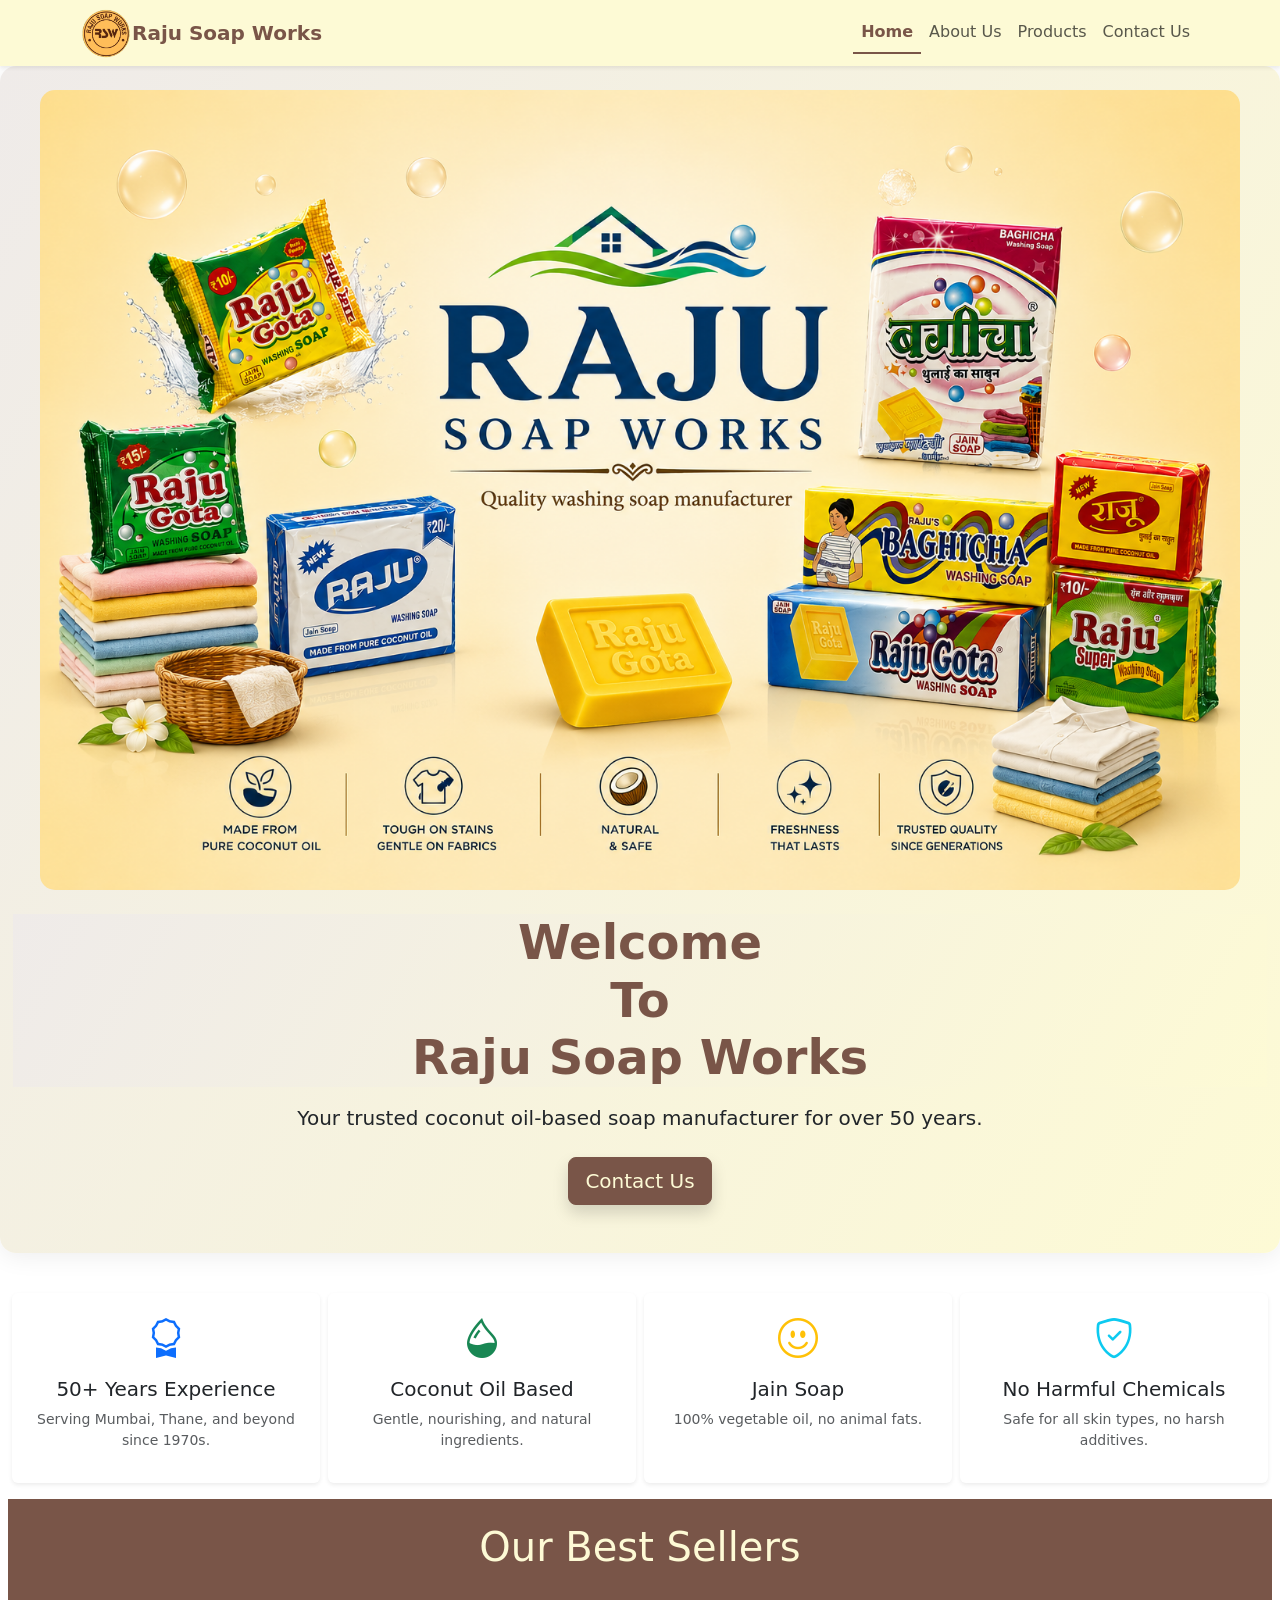
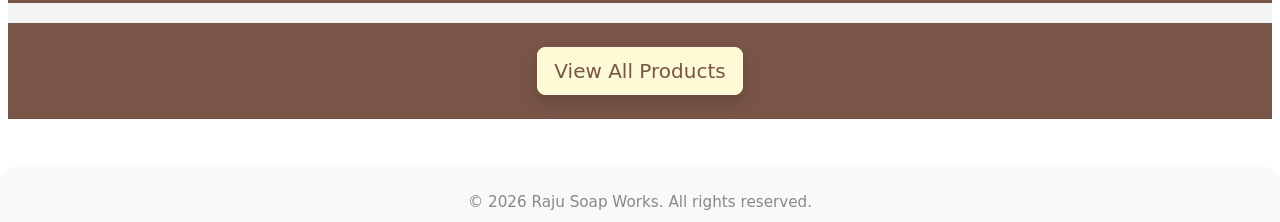
==== index.html @ a48ac7df "UI - UX changes done. G maps added." ====
<!DOCTYPE html>
<html lang="en">

<head>
  <meta charset="UTF-8">
  <meta name="viewport" content="width=device-width, initial-scale=1">
  <title>Raju Soap Works</title>
  <link rel="stylesheet" href="https://cdn.jsdelivr.net/npm/bootstrap@5.3.3/dist/css/bootstrap.min.css">

  <link rel="stylesheet" href="css/styles.css">
</head>

<body>
  <nav class="navbar navbar-expand-lg navbar-light bg-white shadow-sm sticky-top">
    <div class="container">
      <img src="images/logo.png" alt="Raju Soap Works Logo" class="logo" onerror="this.style.display='none'">
      <a class="navbar-brand fw-bold" href="#" style="color:#795548;">Raju Soap Works</a>
      <button class="navbar-toggler custom-toggler" type="button" data-bs-toggle="collapse" data-bs-target="#mainNavbar"
        aria-controls="mainNavbar" aria-expanded="false" aria-label="Toggle navigation">
        <img src="./images/menu.png" alt="menu" class="toggler-icon">
      </button>
      <div class="collapse navbar-collapse" id="mainNavbar">
        <ul class="navbar-nav ms-auto mb-2 mb-lg-0">
          <li class="nav-item"><a class="nav-link active" href="#" data-section="home">Home</a></li>
          <li class="nav-item"><a class="nav-link" href="#" data-section="about">About Us</a></li>
          <li class="nav-item"><a class="nav-link" href="#" data-section="products">Products</a></li>
          <li class="nav-item"><a class="nav-link" href="#" data-section="contact">Contact Us</a></li>
        </ul>
      </div>
    </div>
  </nav>

  <main class="" style="min-height: 70vh;">
    <!-- Home Section -->
    <section id="home" class="page-section active">
      <div class="hero">
        <img src="images/raju_soap_home.png" alt="Raju soap works img" class="home-img">
        <br /><br />
        <h1 class="display-5 fw-bold mb-3 neon-pulse" style="color:#795548;">Welcome <br />To<br /> Raju Soap Works</h1>
        <p class="lead mb-4">Your trusted coconut oil-based soap manufacturer for over 50 years.<br></p>
        <a href="#" class="btn btn-yellow btn-lg shadow" data-section="contact">Contact Us</a>
        <br /><br />
      </div>
      <div class="row g-2 text-center mt-2 mx-2">
        <div class="col-md-3 col-6 ">
          <div class="p-3 rounded shadow-sm h-100 animated-card">
            <i class="bi bi-award fs-1 text-primary"></i>
            <h5 class="mt-2">50+ Years Experience</h5>
            <p class="text-muted small">Serving Mumbai, Thane, and beyond since 1970s.</p>
          </div>
        </div>
        <div class="col-md-3 col-6 ">
          <div class="p-3 rounded shadow-sm h-100 animated-card">
            <i class="bi bi-droplet-half fs-1 text-success"></i>
            <h5 class="mt-2">Coconut Oil Based</h5>
            <p class="text-muted small">Gentle, nourishing, and natural ingredients.</p>
          </div>
        </div>
        <div class="col-md-3 col-6 ">
          <div class="p-3 rounded shadow-sm h-100 animated-card">
            <i class="bi bi-emoji-smile fs-1 text-warning"></i>
            <h5 class="mt-2">Jain Soap</h5>
            <p class="text-muted small">100% vegetable oil, no animal fats.</p>
          </div>
        </div>
        <div class="col-md-3 col-6 ">
          <div class="p-3 rounded shadow-sm h-100 animated-card">
            <i class="bi bi-shield-check fs-1 text-info"></i>
            <h5 class="mt-2">No Harmful Chemicals</h5>
            <p class="text-muted small">Safe for all skin types, no harsh additives.</p>
          </div>
        </div>
      </div>

      <div class="best-sellers my-3 mx-2">
        <h1 class="text-yellow text-center py-4">Our Best Sellers</h1>
        <div>
          <div class="scroll-container">
            <div class="scroll-track">
              <!-- Group 1 -->
              <div class="scroll-items">
              </div>
              <!-- Group 2 (Exact Duplicate) -->
              <div class="scroll-items" aria-hidden="true">

              </div>
            </div>
          </div>

        </div>

        <div class="d-flex justify-content-center">
          <a href="#" class="btn btn-brown prod-btn btn-lg shadow my-4" data-section="products">View All Products</a>
        </div>

      </div>
      </div>
    </section>

    <!-- About Us Section -->
    <section id="about" class="page-section">
      <h2 class="fw-bold m-3 text-center" style="color:#795548;">About Us</h2>
      <div class="row align-items-center m-0">
        <div class="col-md-6 mb-4 mb-md-0 d-flex justify-content-center">
          <img src="images/all_items_self_removed.png" alt="All Items" class="img-fluid all-prdcts-img rounded shadow"
            onerror="this.style.display='none'">
        </div>
        <div class="col-md-6">
          <p>Founded over 50 years ago, Raju Soap Works is a family-run business dedicated exclusively to manufacturing
            high-quality, coconut oil-based soaps. We are proud to serve Mumbai, Thane, Ambernath, Badlapur, Shahpur,
            Karjat, Kasara, Palghar, Dahanu, and nearby regions.</p>
          <ul class="list-unstyled mt-3">
            <li><i class="bi bi-check-circle text-success"></i> 100% vegetarian, Jain-friendly soaps</li>
            <li><i class="bi bi-check-circle text-success"></i> No animal fats or harmful chemicals</li>
            <li><i class="bi bi-check-circle text-success"></i> Trusted by generations</li>
            <li><i class="bi bi-check-circle text-success"></i> Only soap manufacturing</li>
          </ul>
        </div>
      </div>
    </section>

    <!-- Products Section -->
    <section id="products" class="page-section">
      <h2 class="fw-bold m-3 text-center" style="color:#795548;">Our Products</h2>
      <div class="row product">
      </div>

      <!-- Bootstrap Modal -->
      <!-- Product Modal -->
      <div id="customModal" class="custom-modal">
        <div class="custom-modal-content">
          <span class="custom-modal-close">&times;</span>

          <div class="text-center mb-3 d-flex justify-content-center">
            <img id="modalProductImage" class="img-fluid" style="max-height:250px;object-fit:contain;">
          </div>
          <h3 id="modalProductName"></h3>

          <table class="table table-bordered">
            <tbody>
              <tr>
                <th>Ingredients</th>
                <td id="modalProductIngredients"></td>
              </tr>
              <tr>
                <th>Pieces in Pack</th>
                <td id="modalProductPieces"></td>
              </tr>
              <tr>
                <th>Packs per Box</th>
                <td id="modalProductPacks"></td>
              </tr>
            </tbody>
          </table>
        </div>
      </div>
      </div>
    </section>

    <!-- Contact Us Section -->
    <section id="contact" class="page-section">
      <h2 class="fw-bold m-3 text-center" style="color:#795548;">Contact Us</h2>
      <div class="row m-0">
      <div class="col-md-6 col-12 d-flex justify-content-center flex-column align-items-center">
        <iframe src="https://www.google.com/maps/embed?pb=!1m18!1m12!1m3!1d3767.009581670882!2d73.16762427474146!3d19.238414181999914!2m3!1f0!2f0!3f0!3m2!1i1024!2i768!4f13.1!3m3!1m2!1s0x3be79568c2f90de1%3A0x3bbe82d119363622!2sRaju%20Soap%20Works!5e0!3m2!1sen!2sin!4v1780904052337!5m2!1sen!2sin" width="250" height="250" style="border: 2px;" allowfullscreen="" loading="lazy" referrerpolicy="no-referrer-when-downgrade"></iframe>
        <div class="row mt-4  text-center">
          <div class="col-md-6 col-12"> <b>Raju Soap Works</b> <br/> Mahadev compound, Dhobighat Rd,Ulhasnagar, Maharashtra 421103</div>
          <div class="col-md-6 col-12"> <b>+91 8888058224 </b> <br/> rajusoapworks@gmail.com
            
          </div>
        </div>
      </div>
      <div class="justify-content-center col-md-6 col-12">
        <div class="col-md-6">
          <form class="contact-form bg-white p-4 rounded shadow-sm">
            <div class="mb-3">
              <label for="name" class="form-label">Name</label>
              <input type="text" class="form-control" id="name" placeholder="Enter your name" required>
            </div>
            <div class="mb-3">
              <label for="email" class="form-label">Email</label>
              <input type="email" class="form-control" id="email" placeholder="Enter your email" required>
            </div>
            <div class="mb-3">
              <label for="message" class="form-label">Message</label>
              <textarea class="form-control" id="message" rows="4" placeholder="Type your message" required></textarea>
            </div>
            <button type="submit" class="btn btn-yellow w-100">Send Message</button>
            <div id="contact-success" class="alert alert-success mt-3 d-none" role="alert">
              Thank you! We'll get back to you soon.
            </div>
          </form>
        </div>
      </div>
      </div>
      
    </section>
  </main>

  <footer class="footer">
    &copy; <span id="current-year"></span> Raju Soap Works. All rights reserved.
  </footer>

  <!-- Bootstrap Icons CDN -->
  <link rel="stylesheet" href="https://cdn.jsdelivr.net/npm/bootstrap-icons@1.11.3/font/bootstrap-icons.css">
  <script src="https://cdn.jsdelivr.net/npm/bootstrap@5.3.3/dist/js/bootstrap.bundle.min.js"></script>
  <script src="script.js"></script>
  <script>

  </script>
</body>

</html>
---- css/styles.css ----
/* Brown theme color */
:root {
  --brown: #795548;
  --brown-light: #bcaaa4;
  --yellow: #fdfad5;
}

.neon-pulse {
  background: inherit;
  border: 1px solid inherit;
  animation: pulseGlow 2s infinite ease-in-out;
}

@keyframes pulseGlow {
  0%, 100% {
    box-shadow: 0 0 5px rgba(0, 242, 254, 0.2), 
                0 0 10px rgba(0, 242, 254, 0.2);
  }
  50% {
    box-shadow: 0 0 20px rgba(0, 242, 254, 0.6), 
                0 0 35px rgba(4facfe, 0.4);
    transform: scale(1.01); /* Subtle breathing scale */
  }
}

/* Section transitions */
.page-section {
  display: none;
  opacity: 0;
  transition: opacity 0.6s cubic-bezier(0.4,0,0.2,1);
  will-change: opacity;
}
.page-section.active {
  display: block;
  opacity: 1;
  animation: fadeInUp 1s;
}
@keyframes fadeInUp {
  from { opacity: 0; transform: translateY(30px);}
  to { opacity: 1; transform: translateY(0);}
}
/* Navbar highlight */
.nav-link.active {
  font-weight: bold;
  color: var(--brown) !important;
  border-bottom: 2px solid var(--brown);
}
.logo{
  width: 50px;
  height: auto;
}

/* Hero section */
.home-img{
  width: 100%;
  max-width: 1200px;
  border-radius: 15px ;
}

.hero {
  background: linear-gradient(120deg, #efebe9 0%, #fdfad5 100%);
  border-radius: 1rem;
  padding: 1.5rem 0.8rem;
  box-shadow: 0 4px 24px rgba(0,0,0,0.07);
  text-align: center;
  margin-bottom: 2rem;
}
.product-card {
  transition: transform 0.3s, box-shadow 0.3s;
}
.product-card:hover {
  transform: translateY(-8px) scale(1.03);
  box-shadow: 0 8px 32px rgba(0,0,0,0.13);
}
.contact-form input, .contact-form textarea {
  border-radius: 0.5rem;
}
.lead{
    text-align: center;
}
.footer {
  margin-top: 3rem;
  padding: 1.5rem 0 0.5rem 0;
  background: #f8f9fa;
  text-align: center;
  border-radius: 1rem 1rem 0 0;
  font-size: 0.95rem;
  color: #888;
}

/* Brown button */
.btn-yellow {
  background-color: var(--brown);
  border-color: var(--brown);
  color: var(--yellow);
}
.btn-yellow:hover, .btn-yellow:focus, .btn-yellow::after {
  background-color: var(--yellow);
  border-color: var(--yellow);
  color: var(--brown);
}

/* Brown button */
.btn-brown {
  background-color: var(--yellow);
  border-color: var(--yellow);
  color: var(--brown);
}
 .btn-brown:focus, .btn-brown::after {
  background-color: var(--brown);
  border-color: var(--brown);
  color: var(--brown);
}

.prod-btn{
  /* width: 18rem; */
}

.product{
  width:100%;
  margin-left: 0;
}
.product .card{
    height:100%;
}
.card{
  border: 1px solid lightyellow;
}
.product .card{
    height:100%;
    cursor:pointer;
    transition:.2s;
}

.product .card:hover{
    transform:translateY(-2px);
}

.product-image-wrap{
    height:180px;
    padding:10px;
    display:flex;
    align-items:center;
    justify-content:center;
}

.product-image-wrap img{
    max-width:100%;
    max-height:100%;
    object-fit:contain;
}


.product-image-wrap{
    height:180px;           /* same height for all images */
    padding:10px;           /* space around image */
    display:flex;
    align-items:center;     /* vertical center */
    justify-content:center; /* horizontal center */
    background:#fff;
}

.product-image-wrap img{
    max-width:100%;
    max-height:100%;
    width:auto;
    height:auto;
    object-fit:contain;     /* fit without stretching */
    display:block;
}

/* Container hides the overflowing content */
.scroll-container {
  overflow: hidden;
  width: 100%;
  display: flex;
  background: #f4f4f4;
  padding: 10px 0;
}

/* Track holds both sets side by side */
.scroll-track {
  display: flex;
  width: max-content;
  animation: scrollLeft 5s linear infinite;
}

/* Individual item sets */
.scroll-items {
  display: flex;
  /* gap: 20px; */
  /* padding-right: 20px; Must match gap to maintain continuous layout spacing */
}

/* Styling for single items */
.item {
  width: 150px;
  height: 80px;
  background: #333;
  color: #fff;
  display: flex;
  align-items: center;
  justify-content: center;
  font-weight: bold;
  border-radius: 8px;
}

/* --- THE HOVER PAUSE CONTROLLER --- */
.scroll-container:hover .scroll-track {
  animation-play-state: paused;
}

/* Animation moving items seamlessly leftward */
@keyframes scrollLeft {
  0% {
    transform: translateX(0);
  }
  100% {
    transform: translateX(-50%);
  }
}


@keyframes bgColorCycle {
  0%   { background-color: var(--brown); }
  33%  { background-color: var(--brown-light); }
  66%  { background-color: var(--yellow); }
  100% { background-color: var(--brown); }
}

.animated-card {
  animation: bgColorCycle 10s infinite ease-in-out;
  transition: background-color 2s;
}

.best-sellers{
  background-color: var(--brown);
}

/* Brown icon/text utility */
.text-brown {
  color: var(--brown) !important;
}
.text-yellow{
  color: var(--yellow);
}

/* Light golden brown for navbar */
.navbar,
.navbar .navbar-collapse {
  background: #fdfad5 !important; /* light golden brown */
}

/* Remove default toggler icon styles */
.custom-toggler {
  border: none;
  padding: 0;
}

/* Optional: adjust vertical alignment if needed */
.custom-toggler img {
  display: block;
}

.toggler-icon{
    width: 55px;
}

/* Optional: style nav menu dropdowns if any */
.navbar-nav .nav-link {
  background: transparent;
}


.all-prdcts-img{
  max-width: 100%;
  height: auto;
  max-height: 550px;
}

/* For mobile devices */
@media (max-width: 767px) {
  .all-prdcts-img {
    max-width: 100%;
    height: 400px;
  }
}
.custom-modal {
    display: none;
    position: fixed;
    z-index: 9999;
    left: 0;
    top: 0;
    width: 100%;
    height: 100vh;
    padding-top: 80px;
    background: rgba(0,0,0,0.6);
}

#modalProductName{
  text-align: center;
}

.custom-modal-content {
    background: #fff;
    width: 90%;
    max-width: 600px;
    margin: 5% auto;
    padding: 20px;
    border-radius: 8px;
    position: relative;
}

.custom-modal-close {
    position: absolute;
    top: 10px;
    right: 15px;
    font-size: 28px;
    cursor: pointer;
}
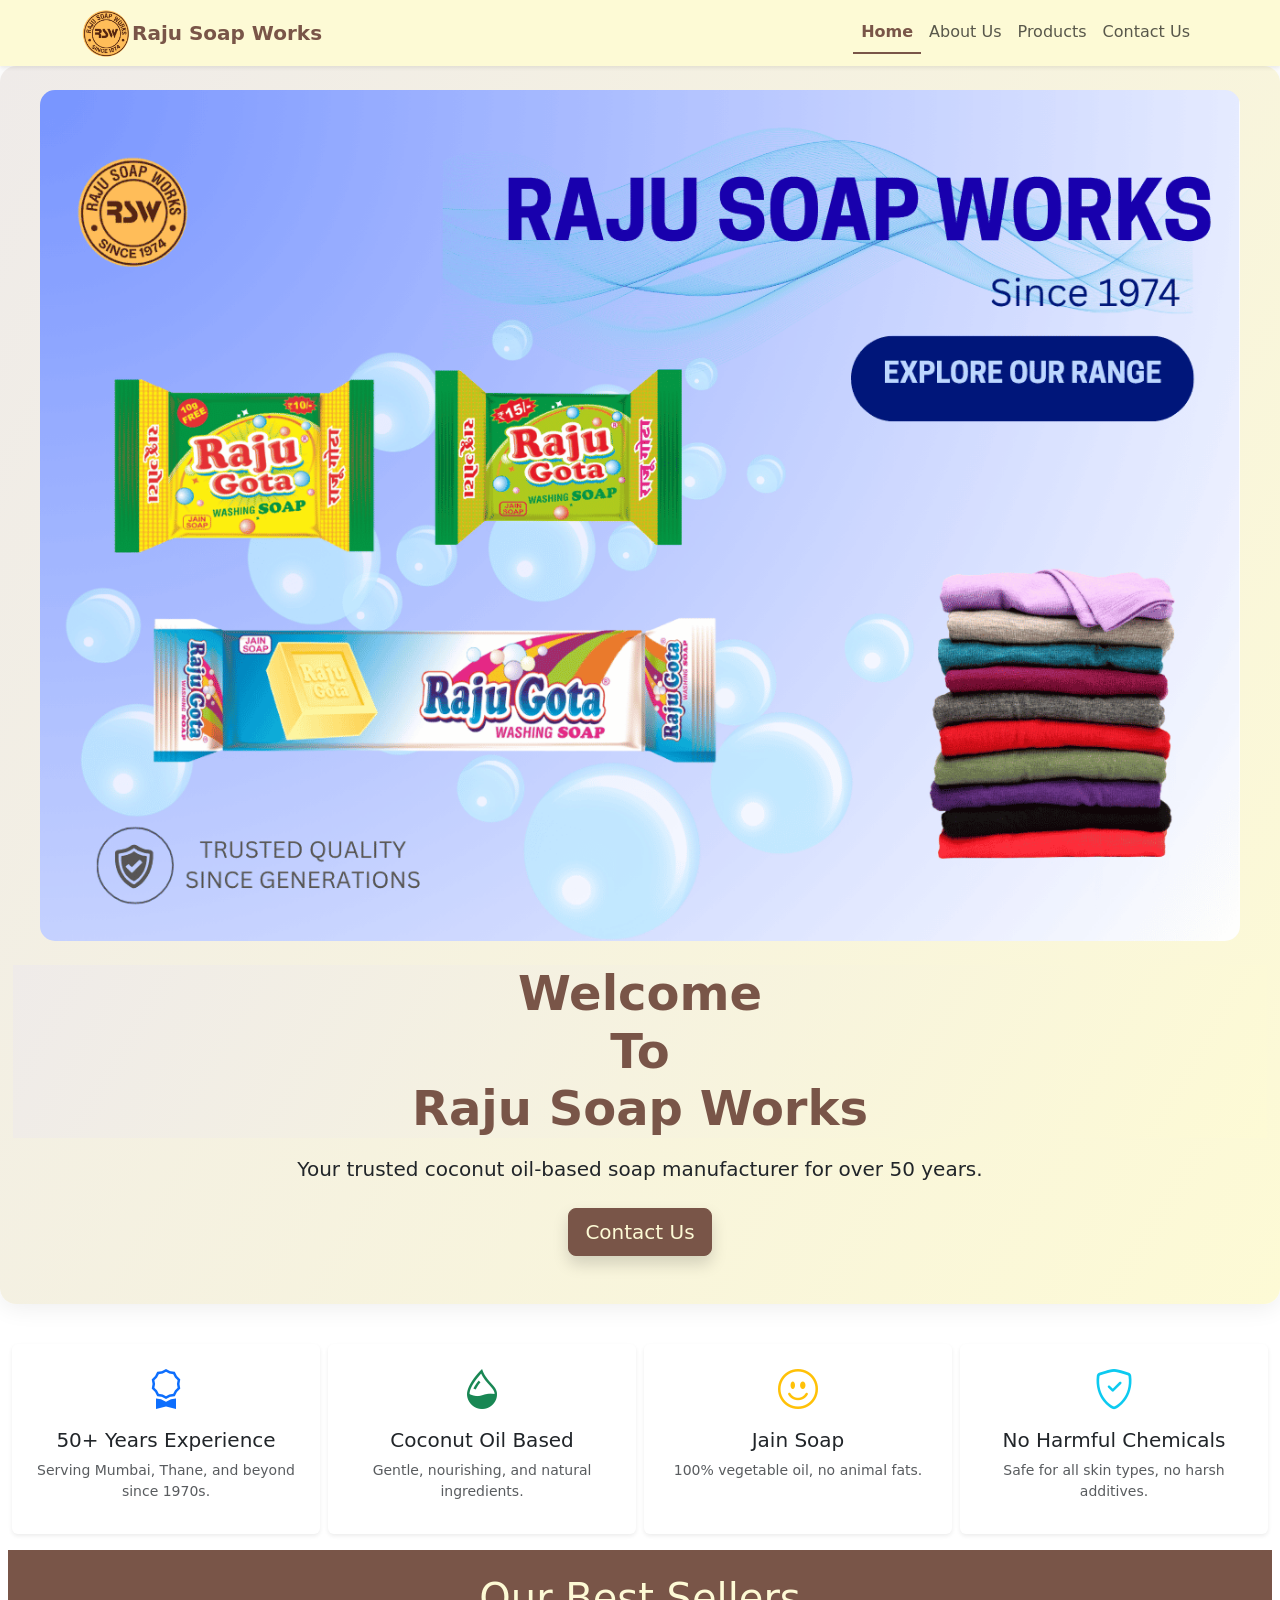
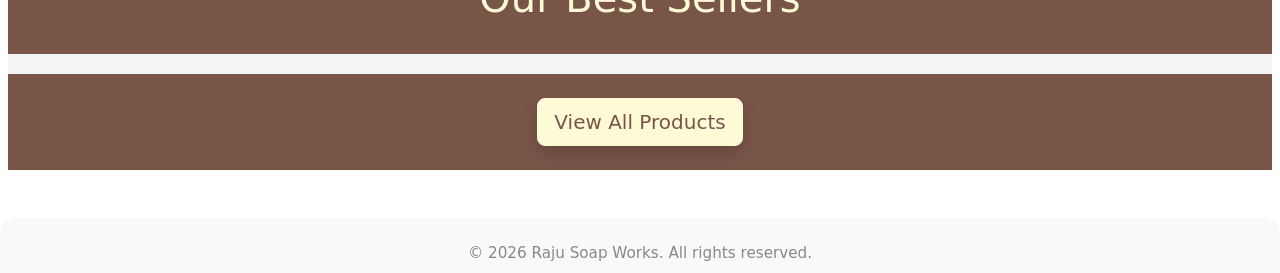
==== commit c3a0afd7: "Changing images added on home page." ====
--- a/index.html
+++ b/index.html
@@ -34,7 +34,15 @@
     <!-- Home Section -->
     <section id="home" class="page-section active">
       <div class="hero">
-        <img src="images/raju_soap_home.png" alt="Raju soap works img" class="home-img">
+        <!-- <img src="images/rsw_home_1.png" alt="Raju soap works img" class="home-img">
+        <img id="heroImage" -->
+         <img src="images/rsw_home_1.png"
+         class="home-img"
+         alt="Hero Image"
+         id= "heroImage"
+         >
+
+
         <br /><br />
         <h1 class="display-5 fw-bold mb-3 neon-pulse" style="color:#795548;">Welcome <br />To<br /> Raju Soap Works</h1>
         <p class="lead mb-4">Your trusted coconut oil-based soap manufacturer for over 50 years.<br></p>
@@ -165,7 +173,7 @@
         <iframe src="https://www.google.com/maps/embed?pb=!1m18!1m12!1m3!1d3767.009581670882!2d73.16762427474146!3d19.238414181999914!2m3!1f0!2f0!3f0!3m2!1i1024!2i768!4f13.1!3m3!1m2!1s0x3be79568c2f90de1%3A0x3bbe82d119363622!2sRaju%20Soap%20Works!5e0!3m2!1sen!2sin!4v1780904052337!5m2!1sen!2sin" width="250" height="250" style="border: 2px;" allowfullscreen="" loading="lazy" referrerpolicy="no-referrer-when-downgrade"></iframe>
         <div class="row mt-4  text-center">
           <div class="col-md-6 col-12"> <b>Raju Soap Works</b> <br/> Mahadev compound, Dhobighat Rd,Ulhasnagar, Maharashtra 421103</div>
-          <div class="col-md-6 col-12"> <b>+91 8888058224 </b> <br/> rajusoapworks@gmail.com
+          <div class="col-md-6 col-12"> <b>+91 9028306611 </b> <br/> rajusoapworks@gmail.com
             
           </div>
         </div>
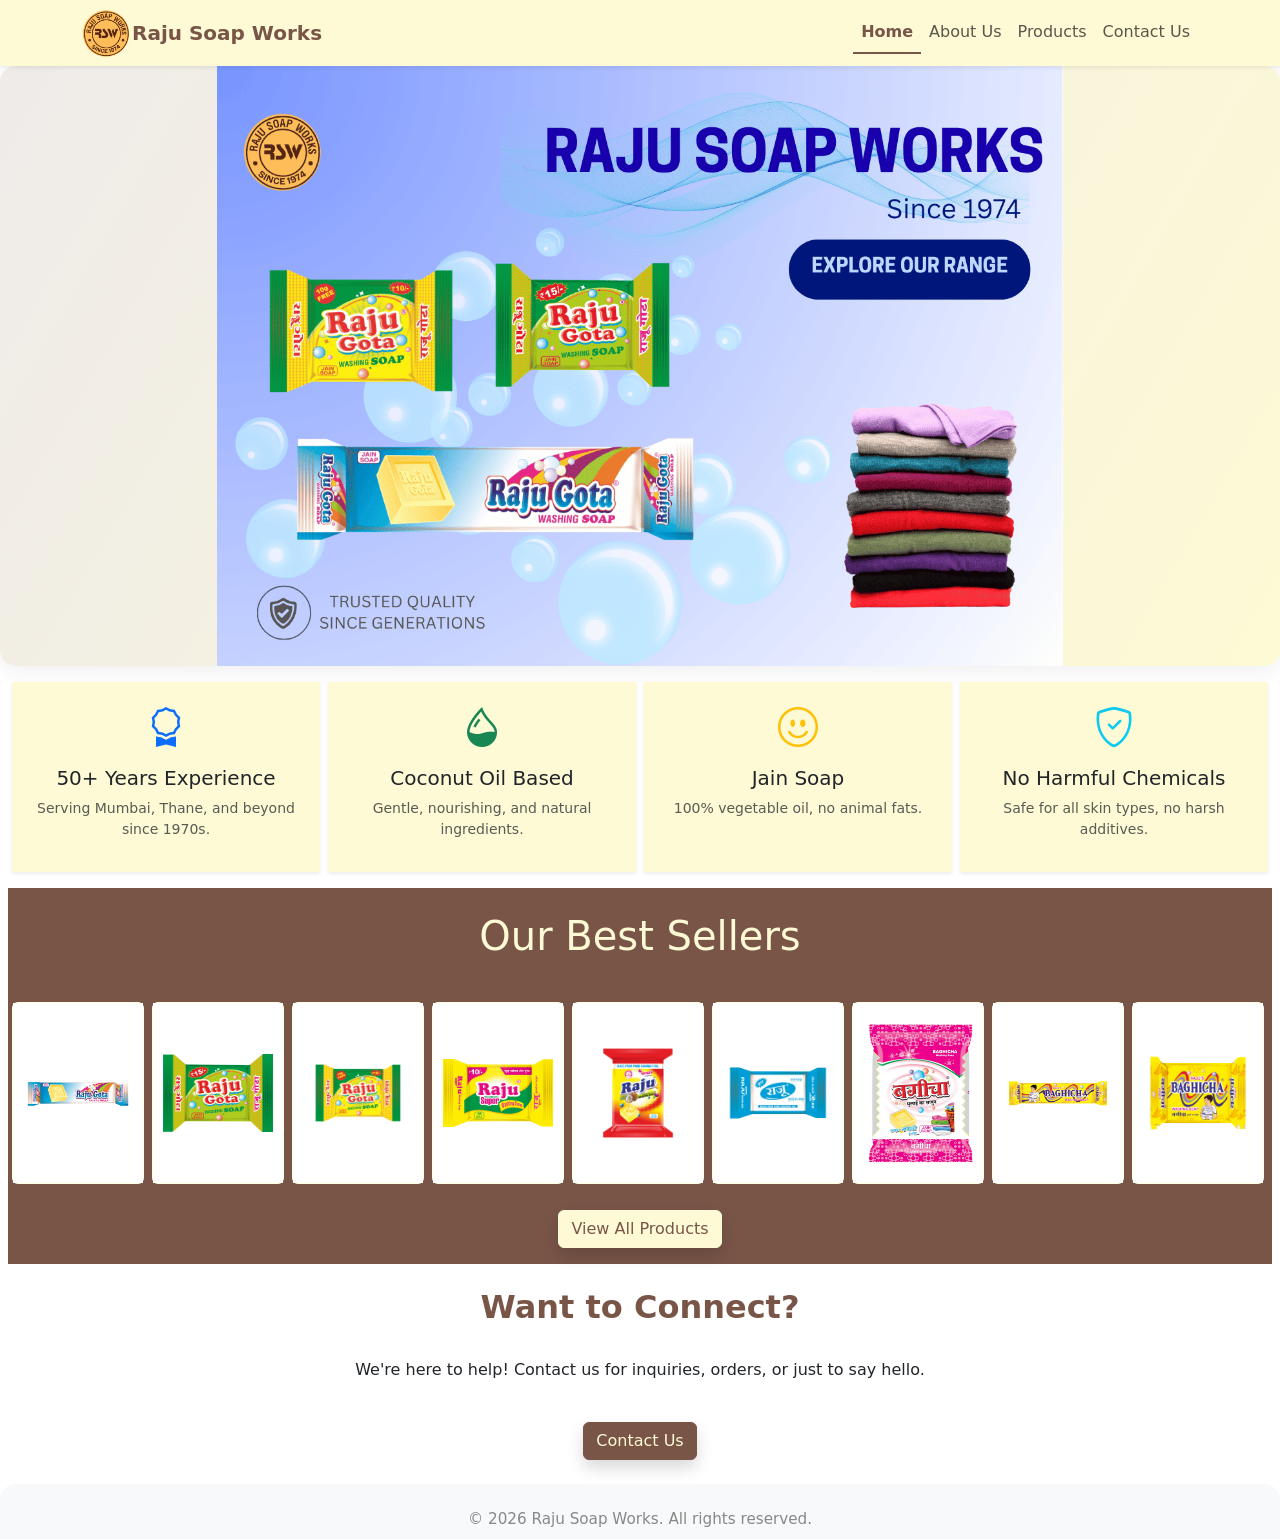
==== commit 2fc979c9: "Scrolling images shown on best seller with image openend." ====
--- a/index.html
+++ b/index.html
@@ -6,8 +6,16 @@
   <meta name="viewport" content="width=device-width, initial-scale=1">
   <title>Raju Soap Works</title>
   <link rel="stylesheet" href="https://cdn.jsdelivr.net/npm/bootstrap@5.3.3/dist/css/bootstrap.min.css">
+  <link rel="icon" type="image/x-icon" href="images/logo.png">
 
   <link rel="stylesheet" href="css/styles.css">
+  <!-- Generate meta tags for SEO -->
+  <meta name="description"
+    content="Raju Soap Works - Trusted coconut oil-based soap manufacturer with 50+ years of experience. Serving Mumbai, Thane, and nearby regions. Jain-friendly, chemical-free soaps. Contact us today!">
+  <meta name="keywords"
+    content="Raju Soap Works, coconut oil soap manufacturer, Mumbai soap supplier, Thane soap manufacturer, Jain soap, chemical-free soap, natural soap, soap manufacturer in Mumbai, soap supplier in Thane, soap factory, soap production, soap company, soap wholesaler, soap distributor, soap exporter, soap products, soap ingredients, soap packaging, soap quality, soap safety, soap benefits, soap uses, soap contact information">
+
+
 </head>
 
 <body>
@@ -36,43 +44,37 @@
       <div class="hero">
         <!-- <img src="images/rsw_home_1.png" alt="Raju soap works img" class="home-img">
         <img id="heroImage" -->
-         <img src="images/rsw_home_1.png"
-         class="home-img"
-         alt="Hero Image"
-         id= "heroImage"
-         >
-
-
-        <br /><br />
+        <img src="images/rsw_home_1.png" class="home-img" alt="Hero Image" id="heroImage">
+        <!-- <br /><br />
         <h1 class="display-5 fw-bold mb-3 neon-pulse" style="color:#795548;">Welcome <br />To<br /> Raju Soap Works</h1>
         <p class="lead mb-4">Your trusted coconut oil-based soap manufacturer for over 50 years.<br></p>
         <a href="#" class="btn btn-yellow btn-lg shadow" data-section="contact">Contact Us</a>
-        <br /><br />
+        <br /><br /> -->
       </div>
       <div class="row g-2 text-center mt-2 mx-2">
         <div class="col-md-3 col-6 ">
-          <div class="p-3 rounded shadow-sm h-100 animated-card">
+          <div class="p-3 rounded-box shadow-sm h-100">
             <i class="bi bi-award fs-1 text-primary"></i>
             <h5 class="mt-2">50+ Years Experience</h5>
             <p class="text-muted small">Serving Mumbai, Thane, and beyond since 1970s.</p>
           </div>
         </div>
         <div class="col-md-3 col-6 ">
-          <div class="p-3 rounded shadow-sm h-100 animated-card">
+          <div class="p-3 rounded-box shadow-sm h-100 ">
             <i class="bi bi-droplet-half fs-1 text-success"></i>
             <h5 class="mt-2">Coconut Oil Based</h5>
             <p class="text-muted small">Gentle, nourishing, and natural ingredients.</p>
           </div>
         </div>
         <div class="col-md-3 col-6 ">
-          <div class="p-3 rounded shadow-sm h-100 animated-card">
+          <div class="p-3 rounded-box shadow-sm h-100 ">
             <i class="bi bi-emoji-smile fs-1 text-warning"></i>
             <h5 class="mt-2">Jain Soap</h5>
             <p class="text-muted small">100% vegetable oil, no animal fats.</p>
           </div>
         </div>
         <div class="col-md-3 col-6 ">
-          <div class="p-3 rounded shadow-sm h-100 animated-card">
+          <div class="p-3 rounded-box shadow-sm h-100 ">
             <i class="bi bi-shield-check fs-1 text-info"></i>
             <h5 class="mt-2">No Harmful Chemicals</h5>
             <p class="text-muted small">Safe for all skin types, no harsh additives.</p>
@@ -85,24 +87,31 @@
         <div>
           <div class="scroll-container">
             <div class="scroll-track">
-              <!-- Group 1 -->
-              <div class="scroll-items">
-              </div>
-              <!-- Group 2 (Exact Duplicate) -->
-              <div class="scroll-items" aria-hidden="true">
-
+              <div class="row ">
+                <div class="scroll-items"></div>
+                <!-- Group 2 (Exact Duplicate) -->
+                <div class="scroll-items" aria-hidden="true">
+
+                </div>
               </div>
             </div>
-          </div>
-
-        </div>
-
-        <div class="d-flex justify-content-center">
-          <a href="#" class="btn btn-brown prod-btn btn-lg shadow my-4" data-section="products">View All Products</a>
-        </div>
-
-      </div>
-      </div>
+
+          </div>
+
+          <div class="d-flex justify-content-center">
+            <!-- View All Products Button -->
+            <a href="#" class="btn btn-brown prod-btn my-3 shadow" data-section="products">View All Products</a>
+          </div>
+
+        </div>
+      </div>
+
+      <!-- Create a small content to send user to contact us if any queries or want to connect -->
+        <div class="content text-center my-4">
+          <h2 class="fw-bold" style="color:#795548;"> Want to Connect?</h2>
+          <p class="p-4">We're here to help! Contact us for inquiries, orders, or just to say hello.</p>
+          <a href="#" class="btn btn-yellow shadow cont-btn" data-section="contact">Contact Us</a>
+        </div>
     </section>
 
     <!-- About Us Section -->
@@ -169,39 +178,44 @@
     <section id="contact" class="page-section">
       <h2 class="fw-bold m-3 text-center" style="color:#795548;">Contact Us</h2>
       <div class="row m-0">
-      <div class="col-md-6 col-12 d-flex justify-content-center flex-column align-items-center">
-        <iframe src="https://www.google.com/maps/embed?pb=!1m18!1m12!1m3!1d3767.009581670882!2d73.16762427474146!3d19.238414181999914!2m3!1f0!2f0!3f0!3m2!1i1024!2i768!4f13.1!3m3!1m2!1s0x3be79568c2f90de1%3A0x3bbe82d119363622!2sRaju%20Soap%20Works!5e0!3m2!1sen!2sin!4v1780904052337!5m2!1sen!2sin" width="250" height="250" style="border: 2px;" allowfullscreen="" loading="lazy" referrerpolicy="no-referrer-when-downgrade"></iframe>
-        <div class="row mt-4  text-center">
-          <div class="col-md-6 col-12"> <b>Raju Soap Works</b> <br/> Mahadev compound, Dhobighat Rd,Ulhasnagar, Maharashtra 421103</div>
-          <div class="col-md-6 col-12"> <b>+91 9028306611 </b> <br/> rajusoapworks@gmail.com
-            
-          </div>
-        </div>
-      </div>
-      <div class="justify-content-center col-md-6 col-12">
-        <div class="col-md-6">
-          <form class="contact-form bg-white p-4 rounded shadow-sm">
-            <div class="mb-3">
-              <label for="name" class="form-label">Name</label>
-              <input type="text" class="form-control" id="name" placeholder="Enter your name" required>
+        <div class="col-md-6 col-12 d-flex justify-content-center flex-column align-items-center">
+          <iframe
+            src="https://www.google.com/maps/embed?pb=!1m18!1m12!1m3!1d3767.009581670882!2d73.16762427474146!3d19.238414181999914!2m3!1f0!2f0!3f0!3m2!1i1024!2i768!4f13.1!3m3!1m2!1s0x3be79568c2f90de1%3A0x3bbe82d119363622!2sRaju%20Soap%20Works!5e0!3m2!1sen!2sin!4v1780904052337!5m2!1sen!2sin"
+            width="250" height="250" style="border: 2px;" allowfullscreen="" loading="lazy"
+            referrerpolicy="no-referrer-when-downgrade"></iframe>
+          <div class="row mt-4  text-center">
+            <div class="col-md-6 col-12"> <b>Raju Soap Works</b> <br /> Mahadev compound, Dhobighat Rd,Ulhasnagar,
+              Maharashtra 421103</div>
+            <div class="col-md-6 col-12"> <b>+91 9028306611 </b> <br /> rajusoapworks@gmail.com
+
             </div>
-            <div class="mb-3">
-              <label for="email" class="form-label">Email</label>
-              <input type="email" class="form-control" id="email" placeholder="Enter your email" required>
-            </div>
-            <div class="mb-3">
-              <label for="message" class="form-label">Message</label>
-              <textarea class="form-control" id="message" rows="4" placeholder="Type your message" required></textarea>
-            </div>
-            <button type="submit" class="btn btn-yellow w-100">Send Message</button>
-            <div id="contact-success" class="alert alert-success mt-3 d-none" role="alert">
-              Thank you! We'll get back to you soon.
-            </div>
-          </form>
-        </div>
-      </div>
-      </div>
-      
+          </div>
+        </div>
+        <div class="justify-content-center col-md-6 col-12">
+          <div class="col-md-6">
+            <form class="contact-form bg-white p-4 rounded shadow-sm">
+              <div class="mb-3">
+                <label for="name" class="form-label">Name</label>
+                <input type="text" class="form-control" id="name" placeholder="Enter your name" required>
+              </div>
+              <div class="mb-3">
+                <label for="email" class="form-label">Email</label>
+                <input type="email" class="form-control" id="email" placeholder="Enter your email" required>
+              </div>
+              <div class="mb-3">
+                <label for="message" class="form-label">Message</label>
+                <textarea class="form-control" id="message" rows="4" placeholder="Type your message"
+                  required></textarea>
+              </div>
+              <button type="submit" class="btn btn-yellow w-100">Send Message</button>
+              <div id="contact-success" class="alert alert-success mt-3 d-none" role="alert">
+                Thank you! We'll get back to you soon.
+              </div>
+            </form>
+          </div>
+        </div>
+      </div>
+
     </section>
   </main>
 
--- a/css/styles.css
+++ b/css/styles.css
@@ -53,17 +53,21 @@
 /* Hero section */
 .home-img{
   width: 100%;
-  max-width: 1200px;
-  border-radius: 15px ;
+  max-height: 600px;
+  object-fit:scale-down;
+  display: block;
+
+  /* max-width: 1200px; */
+  /* border-radius: 15px ; */
 }
 
 .hero {
   background: linear-gradient(120deg, #efebe9 0%, #fdfad5 100%);
   border-radius: 1rem;
-  padding: 1.5rem 0.8rem;
+  /* padding: 1.5rem 0.8rem; */
   box-shadow: 0 4px 24px rgba(0,0,0,0.07);
   text-align: center;
-  margin-bottom: 2rem;
+  /* margin-bottom: 2rem; */
 }
 .product-card {
   transition: transform 0.3s, box-shadow 0.3s;
@@ -79,7 +83,7 @@
     text-align: center;
 }
 .footer {
-  margin-top: 3rem;
+  margin-top: 1rem;
   padding: 1.5rem 0 0.5rem 0;
   background: #f8f9fa;
   text-align: center;
@@ -88,6 +92,10 @@
   color: #888;
 }
 
+.rounded-box{
+  background-color: #fdfad5;
+}
+
 /* Brown button */
 .btn-yellow {
   background-color: var(--brown);
@@ -112,10 +120,6 @@
   color: var(--brown);
 }
 
-.prod-btn{
-  /* width: 18rem; */
-}
-
 .product{
   width:100%;
   margin-left: 0;
@@ -134,6 +138,10 @@
 
 .product .card:hover{
     transform:translateY(-2px);
+}
+
+.cust-width{
+  width: 130px !important;
 }
 
 .product-image-wrap{
@@ -174,6 +182,7 @@
   overflow: hidden;
   width: 100%;
   display: flex;
+  background-color: var(--brown) !important;
   background: #f4f4f4;
   padding: 10px 0;
 }
@@ -182,7 +191,7 @@
 .scroll-track {
   display: flex;
   width: max-content;
-  animation: scrollLeft 5s linear infinite;
+  animation: scrollLeft 10s linear infinite;
 }
 
 /* Individual item sets */
@@ -220,19 +229,6 @@
   }
 }
 
-
-@keyframes bgColorCycle {
-  0%   { background-color: var(--brown); }
-  33%  { background-color: var(--brown-light); }
-  66%  { background-color: var(--yellow); }
-  100% { background-color: var(--brown); }
-}
-
-.animated-card {
-  animation: bgColorCycle 10s infinite ease-in-out;
-  transition: background-color 2s;
-}
-
 .best-sellers{
   background-color: var(--brown);
 }
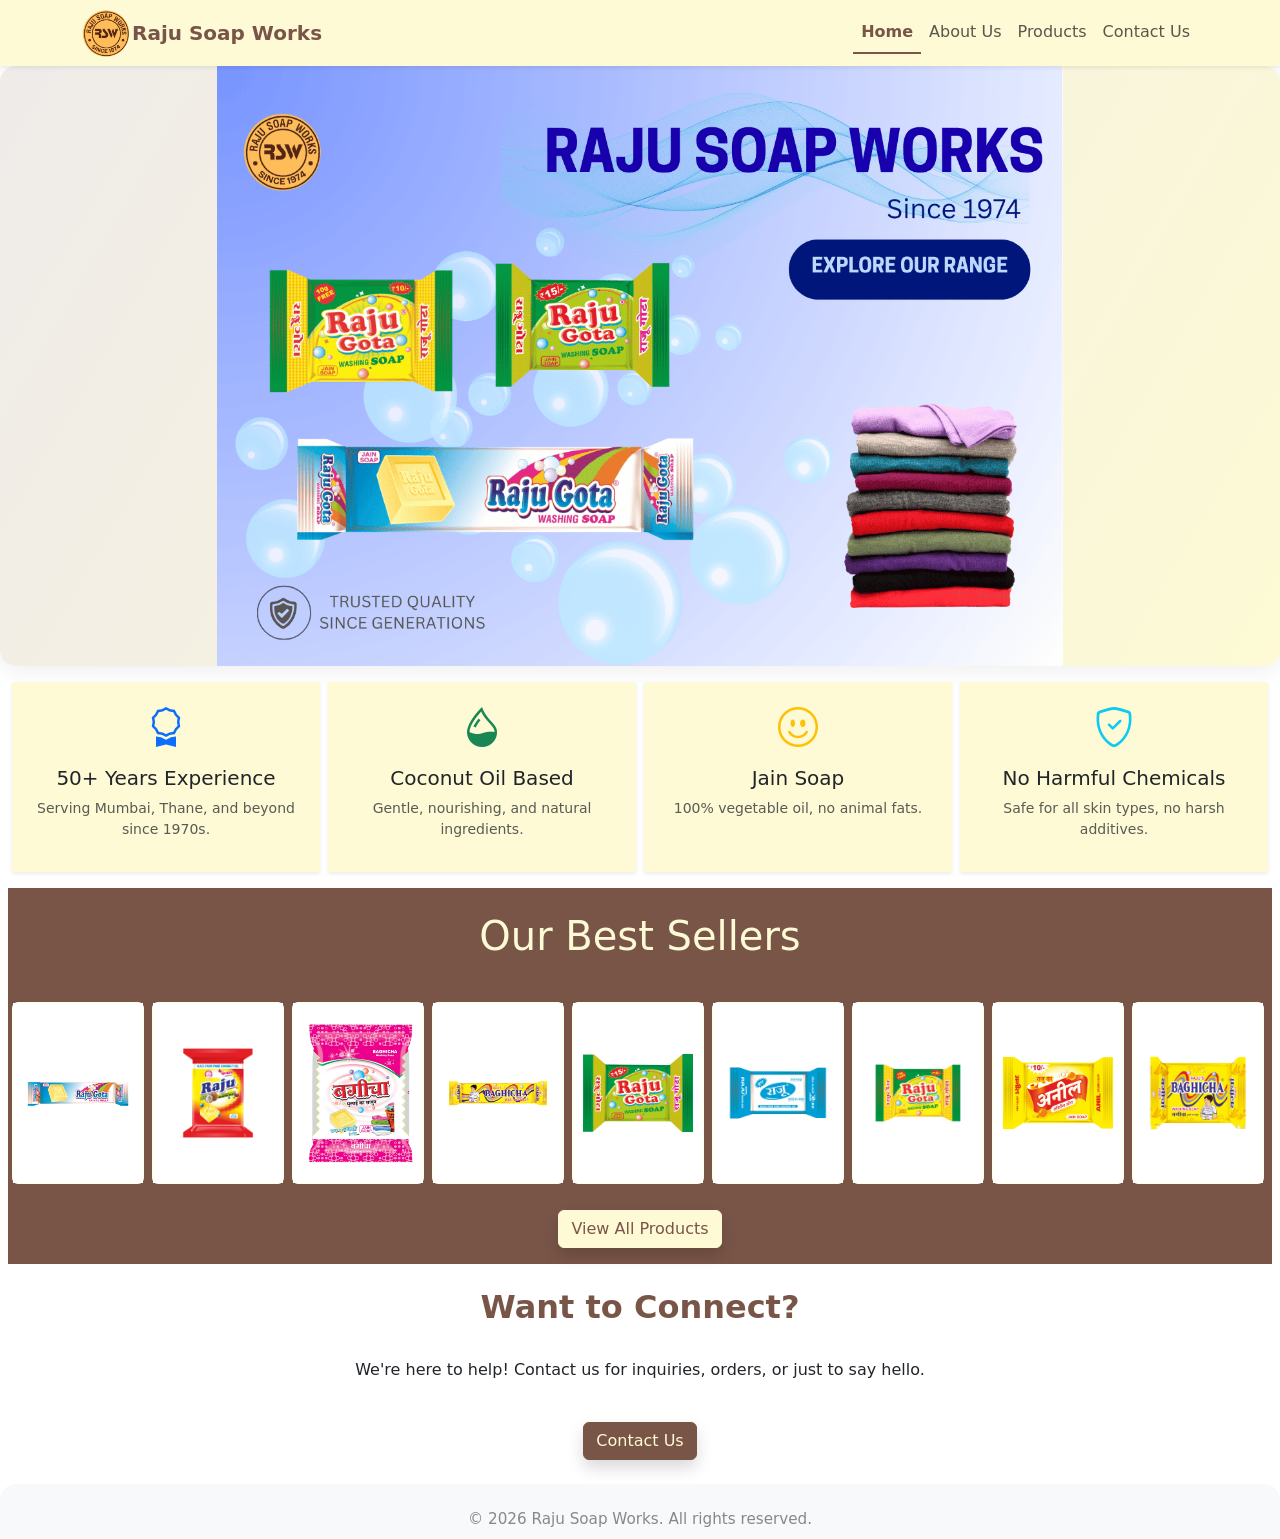
==== commit 99ad1389: "Formatting the code." ====
--- a/index.html
+++ b/index.html
@@ -1,235 +1,236 @@
-<!DOCTYPE html>
+<!doctype html>
 <html lang="en">
-
-<head>
-  <meta charset="UTF-8">
-  <meta name="viewport" content="width=device-width, initial-scale=1">
-  <title>Raju Soap Works</title>
-  <link rel="stylesheet" href="https://cdn.jsdelivr.net/npm/bootstrap@5.3.3/dist/css/bootstrap.min.css">
-  <link rel="icon" type="image/x-icon" href="images/logo.png">
-
-  <link rel="stylesheet" href="css/styles.css">
-  <!-- Generate meta tags for SEO -->
-  <meta name="description"
-    content="Raju Soap Works - Trusted coconut oil-based soap manufacturer with 50+ years of experience. Serving Mumbai, Thane, and nearby regions. Jain-friendly, chemical-free soaps. Contact us today!">
-  <meta name="keywords"
-    content="Raju Soap Works, coconut oil soap manufacturer, Mumbai soap supplier, Thane soap manufacturer, Jain soap, chemical-free soap, natural soap, soap manufacturer in Mumbai, soap supplier in Thane, soap factory, soap production, soap company, soap wholesaler, soap distributor, soap exporter, soap products, soap ingredients, soap packaging, soap quality, soap safety, soap benefits, soap uses, soap contact information">
-
-
-</head>
-
-<body>
-  <nav class="navbar navbar-expand-lg navbar-light bg-white shadow-sm sticky-top">
-    <div class="container">
-      <img src="images/logo.png" alt="Raju Soap Works Logo" class="logo" onerror="this.style.display='none'">
-      <a class="navbar-brand fw-bold" href="#" style="color:#795548;">Raju Soap Works</a>
-      <button class="navbar-toggler custom-toggler" type="button" data-bs-toggle="collapse" data-bs-target="#mainNavbar"
-        aria-controls="mainNavbar" aria-expanded="false" aria-label="Toggle navigation">
-        <img src="./images/menu.png" alt="menu" class="toggler-icon">
-      </button>
-      <div class="collapse navbar-collapse" id="mainNavbar">
-        <ul class="navbar-nav ms-auto mb-2 mb-lg-0">
-          <li class="nav-item"><a class="nav-link active" href="#" data-section="home">Home</a></li>
-          <li class="nav-item"><a class="nav-link" href="#" data-section="about">About Us</a></li>
-          <li class="nav-item"><a class="nav-link" href="#" data-section="products">Products</a></li>
-          <li class="nav-item"><a class="nav-link" href="#" data-section="contact">Contact Us</a></li>
-        </ul>
+  <head>
+    <meta charset="UTF-8" />
+    <meta name="viewport" content="width=device-width, initial-scale=1" />
+    <title>Raju Soap Works</title>
+    <link rel="stylesheet" href="https://cdn.jsdelivr.net/npm/bootstrap@5.3.3/dist/css/bootstrap.min.css" />
+    <link rel="icon" type="image/x-icon" href="images/logo.png" />
+
+    <link rel="stylesheet" href="css/styles.css" />
+    <!-- Generate meta tags for SEO -->
+    <meta
+      name="description"
+      content="Raju Soap Works - Trusted coconut oil-based soap manufacturer with 50+ years of experience. Serving Mumbai, Thane, and nearby regions. Jain-friendly, chemical-free soaps. Contact us today!"
+    />
+    <meta
+      name="keywords"
+      content="Raju Soap Works, coconut oil soap manufacturer, Mumbai soap supplier, Thane soap manufacturer, Jain soap, chemical-free soap, natural soap, soap manufacturer in Mumbai, soap supplier in Thane, soap factory, soap production, soap company, soap wholesaler, soap distributor, soap exporter, soap products, soap ingredients, soap packaging, soap quality, soap safety, soap benefits, soap uses, soap contact information"
+    />
+  </head>
+
+  <body>
+    <nav class="navbar navbar-expand-lg navbar-light bg-white shadow-sm sticky-top">
+      <div class="container">
+        <img src="images/logo.png" alt="Raju Soap Works Logo" class="logo" onerror="this.style.display = 'none'" />
+        <a class="navbar-brand fw-bold" href="#" style="color: #795548">Raju Soap Works</a>
+        <button
+          class="navbar-toggler custom-toggler"
+          type="button"
+          data-bs-toggle="collapse"
+          data-bs-target="#mainNavbar"
+          aria-controls="mainNavbar"
+          aria-expanded="false"
+          aria-label="Toggle navigation"
+        >
+          <img src="./images/menu.png" alt="menu" class="toggler-icon" />
+        </button>
+        <div class="collapse navbar-collapse" id="mainNavbar">
+          <ul class="navbar-nav ms-auto mb-2 mb-lg-0">
+            <li class="nav-item"><a class="nav-link active" href="#" data-section="home">Home</a></li>
+            <li class="nav-item"><a class="nav-link" href="#" data-section="about">About Us</a></li>
+            <li class="nav-item"><a class="nav-link" href="#" data-section="products">Products</a></li>
+            <li class="nav-item"><a class="nav-link" href="#" data-section="contact">Contact Us</a></li>
+          </ul>
+        </div>
       </div>
-    </div>
-  </nav>
-
-  <main class="" style="min-height: 70vh;">
-    <!-- Home Section -->
-    <section id="home" class="page-section active">
-      <div class="hero">
-        <!-- <img src="images/rsw_home_1.png" alt="Raju soap works img" class="home-img">
+    </nav>
+
+    <main class="" style="min-height: 70vh">
+      <!-- Home Section -->
+      <section id="home" class="page-section active">
+        <div class="hero">
+          <!-- <img src="images/rsw_home_1.png" alt="Raju soap works img" class="home-img">
         <img id="heroImage" -->
-        <img src="images/rsw_home_1.png" class="home-img" alt="Hero Image" id="heroImage">
-        <!-- <br /><br />
+          <img src="images/rsw_home_1.png" class="home-img" alt="Hero Image" id="heroImage" />
+          <!-- <br /><br />
         <h1 class="display-5 fw-bold mb-3 neon-pulse" style="color:#795548;">Welcome <br />To<br /> Raju Soap Works</h1>
         <p class="lead mb-4">Your trusted coconut oil-based soap manufacturer for over 50 years.<br></p>
         <a href="#" class="btn btn-yellow btn-lg shadow" data-section="contact">Contact Us</a>
         <br /><br /> -->
-      </div>
-      <div class="row g-2 text-center mt-2 mx-2">
-        <div class="col-md-3 col-6 ">
-          <div class="p-3 rounded-box shadow-sm h-100">
-            <i class="bi bi-award fs-1 text-primary"></i>
-            <h5 class="mt-2">50+ Years Experience</h5>
-            <p class="text-muted small">Serving Mumbai, Thane, and beyond since 1970s.</p>
-          </div>
-        </div>
-        <div class="col-md-3 col-6 ">
-          <div class="p-3 rounded-box shadow-sm h-100 ">
-            <i class="bi bi-droplet-half fs-1 text-success"></i>
-            <h5 class="mt-2">Coconut Oil Based</h5>
-            <p class="text-muted small">Gentle, nourishing, and natural ingredients.</p>
-          </div>
-        </div>
-        <div class="col-md-3 col-6 ">
-          <div class="p-3 rounded-box shadow-sm h-100 ">
-            <i class="bi bi-emoji-smile fs-1 text-warning"></i>
-            <h5 class="mt-2">Jain Soap</h5>
-            <p class="text-muted small">100% vegetable oil, no animal fats.</p>
-          </div>
-        </div>
-        <div class="col-md-3 col-6 ">
-          <div class="p-3 rounded-box shadow-sm h-100 ">
-            <i class="bi bi-shield-check fs-1 text-info"></i>
-            <h5 class="mt-2">No Harmful Chemicals</h5>
-            <p class="text-muted small">Safe for all skin types, no harsh additives.</p>
-          </div>
-        </div>
-      </div>
-
-      <div class="best-sellers my-3 mx-2">
-        <h1 class="text-yellow text-center py-4">Our Best Sellers</h1>
-        <div>
-          <div class="scroll-container">
-            <div class="scroll-track">
-              <div class="row ">
-                <div class="scroll-items"></div>
-                <!-- Group 2 (Exact Duplicate) -->
-                <div class="scroll-items" aria-hidden="true">
-
+        </div>
+        <div class="row g-2 text-center mt-2 mx-2">
+          <div class="col-md-3 col-6">
+            <div class="p-3 rounded-box shadow-sm h-100">
+              <i class="bi bi-award fs-1 text-primary"></i>
+              <h5 class="mt-2">50+ Years Experience</h5>
+              <p class="text-muted small">Serving Mumbai, Thane, and beyond since 1970s.</p>
+            </div>
+          </div>
+          <div class="col-md-3 col-6">
+            <div class="p-3 rounded-box shadow-sm h-100">
+              <i class="bi bi-droplet-half fs-1 text-success"></i>
+              <h5 class="mt-2">Coconut Oil Based</h5>
+              <p class="text-muted small">Gentle, nourishing, and natural ingredients.</p>
+            </div>
+          </div>
+          <div class="col-md-3 col-6">
+            <div class="p-3 rounded-box shadow-sm h-100">
+              <i class="bi bi-emoji-smile fs-1 text-warning"></i>
+              <h5 class="mt-2">Jain Soap</h5>
+              <p class="text-muted small">100% vegetable oil, no animal fats.</p>
+            </div>
+          </div>
+          <div class="col-md-3 col-6">
+            <div class="p-3 rounded-box shadow-sm h-100">
+              <i class="bi bi-shield-check fs-1 text-info"></i>
+              <h5 class="mt-2">No Harmful Chemicals</h5>
+              <p class="text-muted small">Safe for all skin types, no harsh additives.</p>
+            </div>
+          </div>
+        </div>
+
+        <div class="best-sellers my-3 mx-2">
+          <h1 class="text-yellow text-center py-4">Our Best Sellers</h1>
+          <div>
+            <div class="scroll-container">
+              <div class="scroll-track">
+                <div class="row">
+                  <div class="scroll-items"></div>
+                  <!-- Group 2 (Exact Duplicate) -->
+                  <div class="scroll-items" aria-hidden="true"></div>
                 </div>
               </div>
             </div>
 
-          </div>
-
-          <div class="d-flex justify-content-center">
-            <!-- View All Products Button -->
-            <a href="#" class="btn btn-brown prod-btn my-3 shadow" data-section="products">View All Products</a>
-          </div>
-
-        </div>
-      </div>
-
-      <!-- Create a small content to send user to contact us if any queries or want to connect -->
+            <div class="d-flex justify-content-center">
+              <!-- View All Products Button -->
+              <a href="#" class="btn btn-brown prod-btn my-3 shadow" data-section="products">View All Products</a>
+            </div>
+          </div>
+        </div>
+
+        <!-- Create a small content to send user to contact us if any queries or want to connect -->
         <div class="content text-center my-4">
-          <h2 class="fw-bold" style="color:#795548;"> Want to Connect?</h2>
+          <h2 class="fw-bold" style="color: #795548">Want to Connect?</h2>
           <p class="p-4">We're here to help! Contact us for inquiries, orders, or just to say hello.</p>
           <a href="#" class="btn btn-yellow shadow cont-btn" data-section="contact">Contact Us</a>
         </div>
-    </section>
-
-    <!-- About Us Section -->
-    <section id="about" class="page-section">
-      <h2 class="fw-bold m-3 text-center" style="color:#795548;">About Us</h2>
-      <div class="row align-items-center m-0">
-        <div class="col-md-6 mb-4 mb-md-0 d-flex justify-content-center">
-          <img src="images/all_items_self_removed.png" alt="All Items" class="img-fluid all-prdcts-img rounded shadow"
-            onerror="this.style.display='none'">
-        </div>
-        <div class="col-md-6">
-          <p>Founded over 50 years ago, Raju Soap Works is a family-run business dedicated exclusively to manufacturing
-            high-quality, coconut oil-based soaps. We are proud to serve Mumbai, Thane, Ambernath, Badlapur, Shahpur,
-            Karjat, Kasara, Palghar, Dahanu, and nearby regions.</p>
-          <ul class="list-unstyled mt-3">
-            <li><i class="bi bi-check-circle text-success"></i> 100% vegetarian, Jain-friendly soaps</li>
-            <li><i class="bi bi-check-circle text-success"></i> No animal fats or harmful chemicals</li>
-            <li><i class="bi bi-check-circle text-success"></i> Trusted by generations</li>
-            <li><i class="bi bi-check-circle text-success"></i> Only soap manufacturing</li>
-          </ul>
-        </div>
-      </div>
-    </section>
-
-    <!-- Products Section -->
-    <section id="products" class="page-section">
-      <h2 class="fw-bold m-3 text-center" style="color:#795548;">Our Products</h2>
-      <div class="row product">
-      </div>
-
-      <!-- Bootstrap Modal -->
-      <!-- Product Modal -->
-      <div id="customModal" class="custom-modal">
-        <div class="custom-modal-content">
-          <span class="custom-modal-close">&times;</span>
-
-          <div class="text-center mb-3 d-flex justify-content-center">
-            <img id="modalProductImage" class="img-fluid" style="max-height:250px;object-fit:contain;">
-          </div>
-          <h3 id="modalProductName"></h3>
-
-          <table class="table table-bordered">
-            <tbody>
-              <tr>
-                <th>Ingredients</th>
-                <td id="modalProductIngredients"></td>
-              </tr>
-              <tr>
-                <th>Pieces in Pack</th>
-                <td id="modalProductPieces"></td>
-              </tr>
-              <tr>
-                <th>Packs per Box</th>
-                <td id="modalProductPacks"></td>
-              </tr>
-            </tbody>
-          </table>
-        </div>
-      </div>
-      </div>
-    </section>
-
-    <!-- Contact Us Section -->
-    <section id="contact" class="page-section">
-      <h2 class="fw-bold m-3 text-center" style="color:#795548;">Contact Us</h2>
-      <div class="row m-0">
-        <div class="col-md-6 col-12 d-flex justify-content-center flex-column align-items-center">
-          <iframe
-            src="https://www.google.com/maps/embed?pb=!1m18!1m12!1m3!1d3767.009581670882!2d73.16762427474146!3d19.238414181999914!2m3!1f0!2f0!3f0!3m2!1i1024!2i768!4f13.1!3m3!1m2!1s0x3be79568c2f90de1%3A0x3bbe82d119363622!2sRaju%20Soap%20Works!5e0!3m2!1sen!2sin!4v1780904052337!5m2!1sen!2sin"
-            width="250" height="250" style="border: 2px;" allowfullscreen="" loading="lazy"
-            referrerpolicy="no-referrer-when-downgrade"></iframe>
-          <div class="row mt-4  text-center">
-            <div class="col-md-6 col-12"> <b>Raju Soap Works</b> <br /> Mahadev compound, Dhobighat Rd,Ulhasnagar,
-              Maharashtra 421103</div>
-            <div class="col-md-6 col-12"> <b>+91 9028306611 </b> <br /> rajusoapworks@gmail.com
-
-            </div>
-          </div>
-        </div>
-        <div class="justify-content-center col-md-6 col-12">
+      </section>
+
+      <!-- About Us Section -->
+      <section id="about" class="page-section">
+        <h2 class="fw-bold m-3 text-center" style="color: #795548">About Us</h2>
+        <div class="row align-items-center m-0">
+          <div class="col-md-6 mb-4 mb-md-0 d-flex justify-content-center">
+            <img src="images/machine.jpg" alt="machine" class="img-fluid all-prdcts-img rounded shadow" onerror="this.style.display = 'none'" />
+          </div>
           <div class="col-md-6">
-            <form class="contact-form bg-white p-4 rounded shadow-sm">
-              <div class="mb-3">
-                <label for="name" class="form-label">Name</label>
-                <input type="text" class="form-control" id="name" placeholder="Enter your name" required>
+            <p>
+              Founded over 50 years ago, Raju Soap Works is a family-run business dedicated exclusively to manufacturing high-quality, coconut oil-based soaps. We are proud to serve Mumbai, Thane,
+              Ambernath, Badlapur, Shahpur, Karjat, Kasara, Palghar, Dahanu, and nearby regions.
+            </p>
+            <ul class="list-unstyled mt-3">
+              <li><i class="bi bi-check-circle text-success"></i> 100% vegetarian, Jain-friendly soaps</li>
+              <li><i class="bi bi-check-circle text-success"></i> No animal fats or harmful chemicals</li>
+              <li><i class="bi bi-check-circle text-success"></i> Trusted by generations</li>
+              <li><i class="bi bi-check-circle text-success"></i> Quality soap manufacturing</li>
+            </ul>
+          </div>
+        </div>
+      </section>
+
+      <!-- Products Section -->
+      <section id="products" class="page-section">
+        <h2 class="fw-bold m-3 text-center" style="color: #795548">Our Products</h2>
+        <div class="row product"></div>
+
+        <!-- Bootstrap Modal -->
+        <!-- Product Modal -->
+        <div id="customModal" class="custom-modal">
+          <div class="custom-modal-content">
+            <span class="custom-modal-close">&times;</span>
+
+            <div class="text-center mb-3 d-flex justify-content-center">
+              <img id="modalProductImage" class="img-fluid" style="max-height: 250px; object-fit: contain" />
+            </div>
+            <h3 id="modalProductName"></h3>
+
+            <table class="table table-bordered">
+              <tbody>
+                <tr>
+                  <th>Packet Contains</th>
+                  <td id="modalProductPieces"></td>
+                </tr>
+                <tr>
+                  <th>Box Of</th>
+                  <td id="modalProductPacks"></td>
+                </tr>
+              </tbody>
+            </table>
+          </div>
+        </div>
+      </section>
+
+      <!-- Contact Us Section -->
+      <section id="contact" class="page-section" >
+        <h2 class="fw-bold m-3 mb-5 text-center" style="color: #795548">Contact Us</h2>
+        <div class="row m-0 mb-4">
+          <div class="col-md-6 col-12 d-flex justify-content-center flex-column align-items-center">
+            <iframe
+              src="https://www.google.com/maps/embed?pb=!1m18!1m12!1m3!1d3767.009581670882!2d73.16762427474146!3d19.238414181999914!2m3!1f0!2f0!3f0!3m2!1i1024!2i768!4f13.1!3m3!1m2!1s0x3be79568c2f90de1%3A0x3bbe82d119363622!2sRaju%20Soap%20Works!5e0!3m2!1sen!2sin!4v1780904052337!5m2!1sen!2sin"
+              width="250"
+              height="250"
+              style="border: 2px"
+              allowfullscreen=""
+              loading="lazy"
+              referrerpolicy="no-referrer-when-downgrade"
+            ></iframe>
+            <div class="row mt-5 text-center">
+              <div class="col-md-6 col-12">
+                <b>Raju Soap Works</b> <br />
+                Gala B11, Mahadev compound, Dhobighat Rd, Ulhasnagar, Maharashtra 421001
               </div>
-              <div class="mb-3">
-                <label for="email" class="form-label">Email</label>
-                <input type="email" class="form-control" id="email" placeholder="Enter your email" required>
+              <div class="col-md-6 col-12 my-2">
+                <b>+91 9028306611 </b> <br />
+                <b>rajusoapworks@gmail.com</b>
               </div>
-              <div class="mb-3">
-                <label for="message" class="form-label">Message</label>
-                <textarea class="form-control" id="message" rows="4" placeholder="Type your message"
-                  required></textarea>
-              </div>
-              <button type="submit" class="btn btn-yellow w-100">Send Message</button>
-              <div id="contact-success" class="alert alert-success mt-3 d-none" role="alert">
-                Thank you! We'll get back to you soon.
-              </div>
-            </form>
-          </div>
-        </div>
-      </div>
-
-    </section>
-  </main>
-
-  <footer class="footer">
-    &copy; <span id="current-year"></span> Raju Soap Works. All rights reserved.
-  </footer>
-
-  <!-- Bootstrap Icons CDN -->
-  <link rel="stylesheet" href="https://cdn.jsdelivr.net/npm/bootstrap-icons@1.11.3/font/bootstrap-icons.css">
-  <script src="https://cdn.jsdelivr.net/npm/bootstrap@5.3.3/dist/js/bootstrap.bundle.min.js"></script>
-  <script src="script.js"></script>
-  <script>
-
-  </script>
-</body>
-
+            </div>
+          </div>
+          <div class="justify-content-center col-md-6 col-12">
+            <div class="col-md-6">
+              <form class="contact-form bg-white p-4 rounded shadow-sm">
+                <div class="mb-3">
+                  <label for="name" class="form-label">Name</label>
+                  <input type="text" class="form-control" id="name" placeholder="Enter your name" required />
+                </div>
+                <div class="mb-3">
+                  <label for="email" class="form-label">Email</label>
+                  <input type="email" class="form-control" id="email" placeholder="Enter your email" required />
+                </div>
+                <div class="mb-3">
+                  <label for="phone" class="form-label">Number</label>
+                  <input type="phone" class="form-control" id="phone" placeholder="Enter your phone number" required />
+                </div>
+                <div class="mb-3">
+                  <label for="message" class="form-label">Message</label>
+                  <textarea class="form-control" id="message" rows="4" placeholder="Type your message" required></textarea>
+                </div>
+                <button type="submit" class="btn btn-yellow w-100">Send Message</button>
+                <div id="contact-success" class="alert alert-success mt-3 d-none" role="alert">Thank you! We'll get back to you soon.</div>
+              </form>
+            </div>
+          </div>
+        </div>
+      </section>
+    </main>
+
+    <footer class="footer">&copy; <span id="current-year"></span> Raju Soap Works. All rights reserved.</footer>
+
+    <!-- Bootstrap Icons CDN -->
+    <link rel="stylesheet" href="https://cdn.jsdelivr.net/npm/bootstrap-icons@1.11.3/font/bootstrap-icons.css" />
+    <script src="https://cdn.jsdelivr.net/npm/bootstrap@5.3.3/dist/js/bootstrap.bundle.min.js"></script>
+    <script src="script.js"></script>
+    <script></script>
+  </body>
 </html>
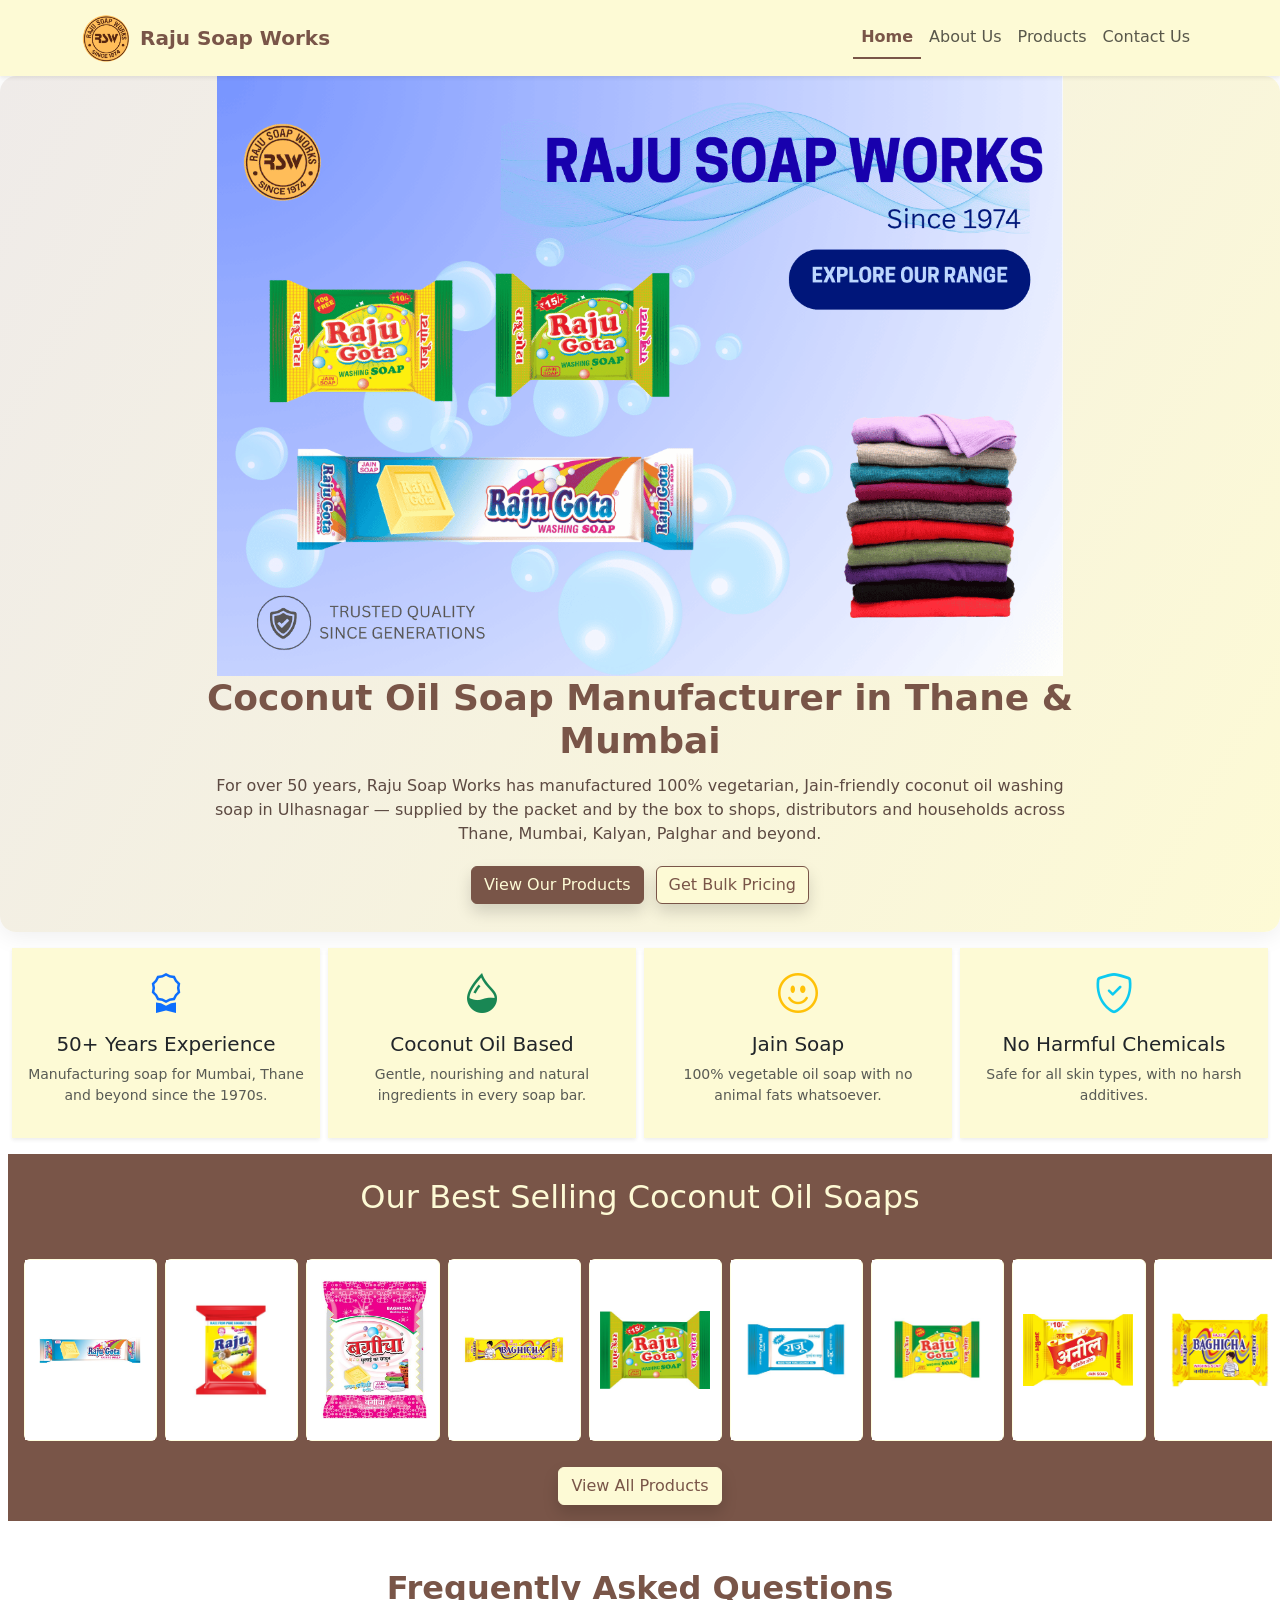
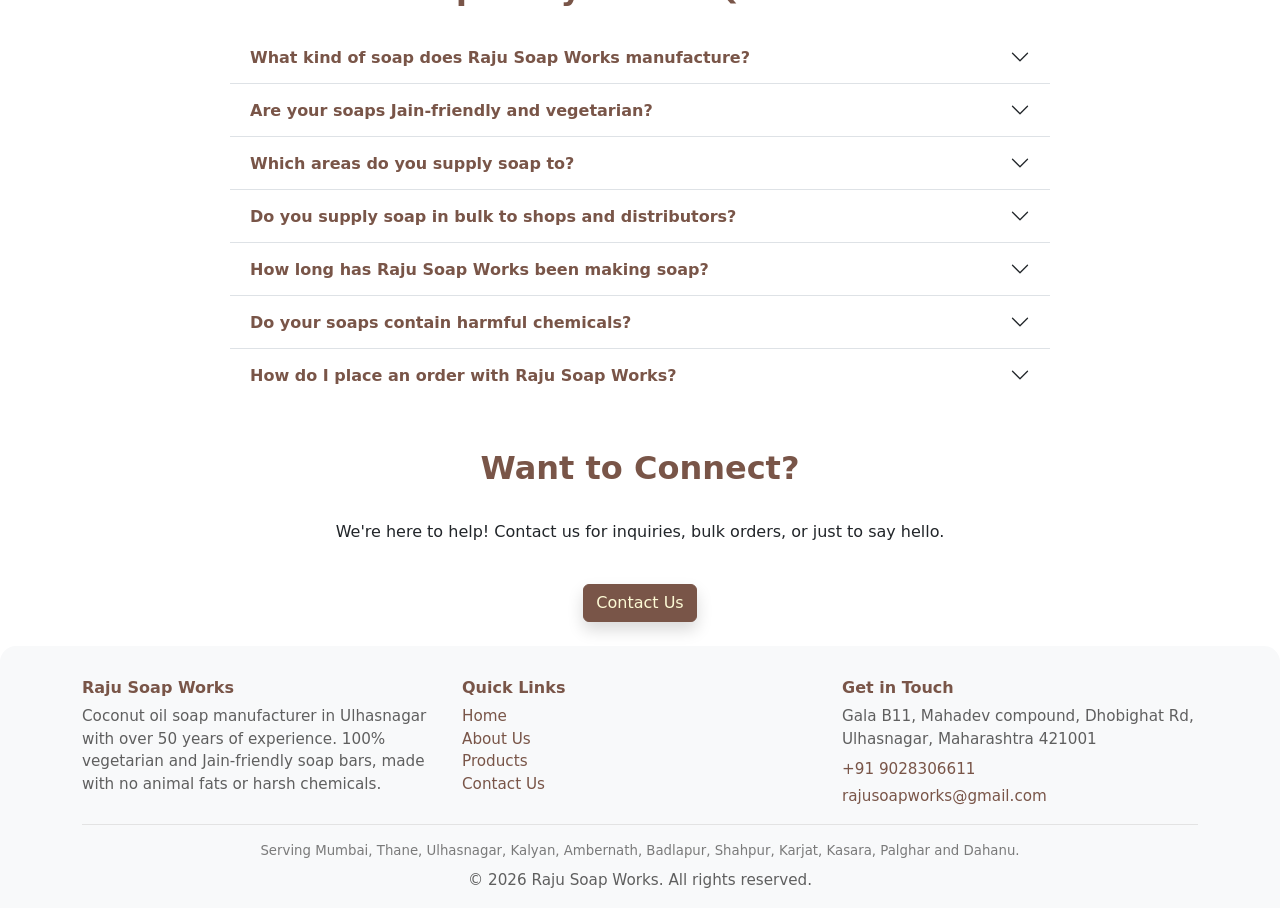
==== commit 8837e9f8: "UI and seo changes for better ranking." ====
--- a/index.html
+++ b/index.html
@@ -1,97 +1,322 @@
 <!doctype html>
-<html lang="en">
+<html lang="en-IN">
   <head>
     <meta charset="UTF-8" />
     <meta name="viewport" content="width=device-width, initial-scale=1" />
-    <title>Raju Soap Works</title>
-    <link rel="stylesheet" href="https://cdn.jsdelivr.net/npm/bootstrap@5.3.3/dist/css/bootstrap.min.css" />
-    <link rel="icon" type="image/x-icon" href="images/logo.png" />
-
-    <link rel="stylesheet" href="css/styles.css" />
-    <!-- Generate meta tags for SEO -->
+
+    <!-- ============ Primary SEO ============ -->
+    <title>Coconut Oil Soap Manufacturer in Thane &amp; Mumbai | Raju Soap Works</title>
     <meta
       name="description"
-      content="Raju Soap Works - Trusted coconut oil-based soap manufacturer with 50+ years of experience. Serving Mumbai, Thane, and nearby regions. Jain-friendly, chemical-free soaps. Contact us today!"
+      content="Coconut oil washing soap manufacturer in Ulhasnagar since the 1970s. 100% vegetarian, Jain-friendly soap bars supplied across Thane, Mumbai, Kalyan &amp; Palghar."
     />
     <meta
       name="keywords"
-      content="Raju Soap Works, coconut oil soap manufacturer, Mumbai soap supplier, Thane soap manufacturer, Jain soap, chemical-free soap, natural soap, soap manufacturer in Mumbai, soap supplier in Thane, soap factory, soap production, soap company, soap wholesaler, soap distributor, soap exporter, soap products, soap ingredients, soap packaging, soap quality, soap safety, soap benefits, soap uses, soap contact information"
+      content="coconut oil soap manufacturer, washing soap manufacturer in Thane, soap manufacturer in Ulhasnagar, Jain soap, vegetarian soap, chemical free soap, soap supplier in Mumbai, soap wholesaler Thane, laundry soap bar, detergent cake manufacturer, Raju Soap Works"
     />
+    <link rel="canonical" href="https://rajusoapworks.com/" />
+    <meta name="robots" content="index, follow, max-image-preview:large, max-snippet:-1, max-video-preview:-1" />
+    <meta name="author" content="Raju Soap Works" />
+    <meta name="publisher" content="Raju Soap Works" />
+    <meta name="theme-color" content="#795548" />
+    <meta name="format-detection" content="telephone=yes" />
+
+    <!-- ============ Local / geo signals ============ -->
+    <meta name="geo.region" content="IN-MH" />
+    <meta name="geo.placename" content="Ulhasnagar, Thane, Maharashtra" />
+    <meta name="geo.position" content="19.238414;73.167624" />
+    <meta name="ICBM" content="19.238414, 73.167624" />
+
+    <!-- ============ Open Graph (Facebook, WhatsApp, LinkedIn) ============ -->
+    <meta property="og:type" content="website" />
+    <meta property="og:site_name" content="Raju Soap Works" />
+    <meta property="og:locale" content="en_IN" />
+    <meta property="og:title" content="Coconut Oil Soap Manufacturer in Thane &amp; Mumbai | Raju Soap Works" />
+    <meta
+      property="og:description"
+      content="Coconut oil washing soap manufacturer in Ulhasnagar since the 1970s. 100% vegetarian, Jain-friendly soap bars supplied across Thane, Mumbai, Kalyan &amp; Palghar."
+    />
+    <meta property="og:url" content="https://rajusoapworks.com/" />
+    <meta property="og:image" content="https://rajusoapworks.com/images/rsw_home_1.png" />
+    <meta property="og:image:secure_url" content="https://rajusoapworks.com/images/rsw_home_1.png" />
+    <meta property="og:image:type" content="image/png" />
+    <meta property="og:image:width" content="1311" />
+    <meta property="og:image:height" content="930" />
+    <meta property="og:image:alt" content="Range of Raju Soap Works coconut oil soap bars" />
+
+    <!-- ============ Twitter / X ============ -->
+    <meta name="twitter:card" content="summary_large_image" />
+    <meta name="twitter:title" content="Coconut Oil Soap Manufacturer in Thane &amp; Mumbai | Raju Soap Works" />
+    <meta
+      name="twitter:description"
+      content="Coconut oil washing soap manufacturer in Ulhasnagar since the 1970s. 100% vegetarian, Jain-friendly soap bars supplied across Thane, Mumbai, Kalyan &amp; Palghar."
+    />
+    <meta name="twitter:image" content="https://rajusoapworks.com/images/rsw_home_1.png" />
+    <meta name="twitter:image:alt" content="Range of Raju Soap Works coconut oil soap bars" />
+
+    <!-- ============ Performance hints ============ -->
+    <link rel="preconnect" href="https://cdn.jsdelivr.net" crossorigin />
+    <link rel="dns-prefetch" href="https://cdn.jsdelivr.net" />
+    <link rel="preload" as="image" href="images/rsw_home_1.png" fetchpriority="high" />
+
+    <!-- ============ Icons & styles ============ -->
+    <link rel="icon" type="image/png" href="images/logo.png" />
+    <link rel="apple-touch-icon" href="images/logo.png" />
+    <link rel="stylesheet" href="https://cdn.jsdelivr.net/npm/bootstrap@5.3.3/dist/css/bootstrap.min.css" />
+    <link rel="stylesheet" href="https://cdn.jsdelivr.net/npm/bootstrap-icons@1.11.3/font/bootstrap-icons.css" />
+    <link rel="stylesheet" href="css/styles.css" />
+
+    <!-- ============ Structured data: business, site, FAQs ============ -->
+    <script type="application/ld+json">
+      {
+        "@context": "https://schema.org",
+        "@graph": [
+          {
+            "@type": ["LocalBusiness", "Organization"],
+            "@id": "https://rajusoapworks.com/#business",
+            "name": "Raju Soap Works",
+            "alternateName": "Raju Soap Works Ulhasnagar",
+            "description": "Family-run manufacturer of coconut oil based washing soap bars since the 1970s. 100% vegetarian and Jain-friendly, made with no animal fats or harsh chemicals, supplied in packets and boxes across Thane, Mumbai and Palghar districts.",
+            "url": "https://rajusoapworks.com/",
+            "logo": {
+              "@type": "ImageObject",
+              "@id": "https://rajusoapworks.com/#logo",
+              "url": "https://rajusoapworks.com/images/logo.png",
+              "width": 345,
+              "height": 345,
+              "caption": "Raju Soap Works logo"
+            },
+            "image": [
+              "https://rajusoapworks.com/images/rsw_home_1.png",
+              "https://rajusoapworks.com/images/machine.jpg"
+            ],
+            "telephone": "+91-9028306611",
+            "email": "rajusoapworks@gmail.com",
+            "foundingDate": "1974",
+            "slogan": "Trusted coconut oil soap, made the honest way for over 50 years.",
+            "knowsAbout": [
+              "Coconut oil soap manufacturing",
+              "Jain-friendly vegetarian soap",
+              "Washing soap bars",
+              "Bulk soap supply"
+            ],
+            "address": {
+              "@type": "PostalAddress",
+              "streetAddress": "Gala B11, Mahadev Compound, Dhobighat Road",
+              "addressLocality": "Ulhasnagar",
+              "addressRegion": "Maharashtra",
+              "postalCode": "421001",
+              "addressCountry": "IN"
+            },
+            "geo": {
+              "@type": "GeoCoordinates",
+              "latitude": 19.238414,
+              "longitude": 73.167624
+            },
+            "hasMap": "https://www.google.com/maps/search/?api=1&query=Raju+Soap+Works+Ulhasnagar",
+            "areaServed": [
+              { "@type": "City", "name": "Mumbai" },
+              { "@type": "City", "name": "Thane" },
+              { "@type": "City", "name": "Ulhasnagar" },
+              { "@type": "City", "name": "Kalyan" },
+              { "@type": "City", "name": "Ambernath" },
+              { "@type": "City", "name": "Badlapur" },
+              { "@type": "City", "name": "Shahpur" },
+              { "@type": "City", "name": "Karjat" },
+              { "@type": "City", "name": "Kasara" },
+              { "@type": "City", "name": "Palghar" },
+              { "@type": "City", "name": "Dahanu" }
+            ],
+            "contactPoint": {
+              "@type": "ContactPoint",
+              "@id": "https://rajusoapworks.com/#contact-point",
+              "telephone": "+91-9028306611",
+              "email": "rajusoapworks@gmail.com",
+              "contactType": "sales",
+              "areaServed": "IN",
+              "availableLanguage": ["en", "hi", "mr"]
+            }
+          },
+          {
+            "@type": "WebSite",
+            "@id": "https://rajusoapworks.com/#website",
+            "url": "https://rajusoapworks.com/",
+            "name": "Raju Soap Works",
+            "description": "Coconut oil soap manufacturer in Ulhasnagar, serving Thane, Mumbai and nearby regions.",
+            "inLanguage": "en-IN",
+            "publisher": { "@id": "https://rajusoapworks.com/#business" }
+          },
+          {
+            "@type": "WebPage",
+            "@id": "https://rajusoapworks.com/#webpage",
+            "url": "https://rajusoapworks.com/",
+            "name": "Coconut Oil Soap Manufacturer in Thane & Mumbai | Raju Soap Works",
+            "isPartOf": { "@id": "https://rajusoapworks.com/#website" },
+            "about": { "@id": "https://rajusoapworks.com/#business" },
+            "primaryImageOfPage": { "@id": "https://rajusoapworks.com/#logo" },
+            "inLanguage": "en-IN"
+          },
+          {
+            "@type": "FAQPage",
+            "@id": "https://rajusoapworks.com/#faq",
+            "isPartOf": { "@id": "https://rajusoapworks.com/#webpage" },
+            "mainEntity": [
+              {
+                "@type": "Question",
+                "name": "What kind of soap does Raju Soap Works manufacture?",
+                "acceptedAnswer": {
+                  "@type": "Answer",
+                  "text": "We manufacture coconut oil based washing soap bars under the Raju Gota, Raju Coconut, Baghicha, Anil and Raju Super labels. Every bar is supplied in retail packets of 1 to 6 cakes and in wholesale boxes of 10 to 60 packets."
+                }
+              },
+              {
+                "@type": "Question",
+                "name": "Are your soaps Jain-friendly and vegetarian?",
+                "acceptedAnswer": {
+                  "@type": "Answer",
+                  "text": "Yes. Our soaps are made from 100% vegetable oil with no animal fats of any kind, which makes them suitable for Jain and vegetarian households."
+                }
+              },
+              {
+                "@type": "Question",
+                "name": "Which areas do you supply soap to?",
+                "acceptedAnswer": {
+                  "@type": "Answer",
+                  "text": "We supply across Mumbai, Thane, Ulhasnagar, Kalyan, Ambernath, Badlapur, Shahpur, Karjat, Kasara, Palghar, Dahanu and the surrounding regions."
+                }
+              },
+              {
+                "@type": "Question",
+                "name": "Do you supply soap in bulk to shops and distributors?",
+                "acceptedAnswer": {
+                  "@type": "Answer",
+                  "text": "Yes. Every product is available by the box, ranging from 10 to 60 packets per box depending on the pack size. Call +91 9028306611 or send an enquiry through our contact form for bulk rates."
+                }
+              },
+              {
+                "@type": "Question",
+                "name": "How long has Raju Soap Works been making soap?",
+                "acceptedAnswer": {
+                  "@type": "Answer",
+                  "text": "We have been manufacturing soap for over 50 years. Raju Soap Works is a family-run business that has made coconut oil soap since the 1970s."
+                }
+              },
+              {
+                "@type": "Question",
+                "name": "Do your soaps contain harmful chemicals?",
+                "acceptedAnswer": {
+                  "@type": "Answer",
+                  "text": "No. We do not use harsh additives, which keeps our soap gentle on the hands and safe for everyday washing."
+                }
+              },
+              {
+                "@type": "Question",
+                "name": "How do I place an order with Raju Soap Works?",
+                "acceptedAnswer": {
+                  "@type": "Answer",
+                  "text": "Call us on +91 9028306611, email rajusoapworks@gmail.com, or fill in the enquiry form on our contact page. Our factory is at Gala B11, Mahadev Compound, Dhobighat Road, Ulhasnagar, Maharashtra 421001."
+                }
+              }
+            ]
+          }
+        ]
+      }
+    </script>
   </head>
 
   <body>
-    <nav class="navbar navbar-expand-lg navbar-light bg-white shadow-sm sticky-top">
-      <div class="container">
-        <img src="images/logo.png" alt="Raju Soap Works Logo" class="logo" onerror="this.style.display = 'none'" />
-        <a class="navbar-brand fw-bold" href="#" style="color: #795548">Raju Soap Works</a>
-        <button
-          class="navbar-toggler custom-toggler"
-          type="button"
-          data-bs-toggle="collapse"
-          data-bs-target="#mainNavbar"
-          aria-controls="mainNavbar"
-          aria-expanded="false"
-          aria-label="Toggle navigation"
-        >
-          <img src="./images/menu.png" alt="menu" class="toggler-icon" />
-        </button>
-        <div class="collapse navbar-collapse" id="mainNavbar">
-          <ul class="navbar-nav ms-auto mb-2 mb-lg-0">
-            <li class="nav-item"><a class="nav-link active" href="#" data-section="home">Home</a></li>
-            <li class="nav-item"><a class="nav-link" href="#" data-section="about">About Us</a></li>
-            <li class="nav-item"><a class="nav-link" href="#" data-section="products">Products</a></li>
-            <li class="nav-item"><a class="nav-link" href="#" data-section="contact">Contact Us</a></li>
-          </ul>
-        </div>
-      </div>
-    </nav>
-
-    <main class="" style="min-height: 70vh">
-      <!-- Home Section -->
-      <section id="home" class="page-section active">
+    <a href="#main-content" class="visually-hidden-focusable skip-link">Skip to main content</a>
+
+    <header>
+      <nav class="navbar navbar-expand-lg navbar-light bg-white shadow-sm sticky-top" aria-label="Main navigation">
+        <div class="container">
+          <a class="navbar-brand fw-bold d-flex align-items-center gap-2" href="index.html" style="color: #795548">
+            <img src="images/logo.png" alt="Raju Soap Works logo" class="logo" width="50" height="50" onerror="this.style.display = 'none'" />
+            <span>Raju Soap Works</span>
+          </a>
+          <button
+            class="navbar-toggler custom-toggler"
+            type="button"
+            data-bs-toggle="collapse"
+            data-bs-target="#mainNavbar"
+            aria-controls="mainNavbar"
+            aria-expanded="false"
+            aria-label="Toggle navigation"
+          >
+            <img src="images/menu.png" alt="" width="55" height="38" class="toggler-icon" />
+          </button>
+          <div class="collapse navbar-collapse" id="mainNavbar">
+            <ul class="navbar-nav ms-auto mb-2 mb-lg-0">
+              <li class="nav-item"><a class="nav-link active" href="index.html" aria-current="page">Home</a></li>
+              <li class="nav-item"><a class="nav-link" href="about/index.html">About Us</a></li>
+              <li class="nav-item"><a class="nav-link" href="products/index.html">Products</a></li>
+              <li class="nav-item"><a class="nav-link" href="contact/index.html">Contact Us</a></li>
+            </ul>
+          </div>
+        </div>
+      </nav>
+    </header>
+
+    <main id="main-content" style="min-height: 70vh">
+      <section id="home" aria-labelledby="home-heading">
         <div class="hero">
-          <!-- <img src="images/rsw_home_1.png" alt="Raju soap works img" class="home-img">
-        <img id="heroImage" -->
-          <img src="images/rsw_home_1.png" class="home-img" alt="Hero Image" id="heroImage" />
-          <!-- <br /><br />
-        <h1 class="display-5 fw-bold mb-3 neon-pulse" style="color:#795548;">Welcome <br />To<br /> Raju Soap Works</h1>
-        <p class="lead mb-4">Your trusted coconut oil-based soap manufacturer for over 50 years.<br></p>
-        <a href="#" class="btn btn-yellow btn-lg shadow" data-section="contact">Contact Us</a>
-        <br /><br /> -->
-        </div>
+          <img
+            src="images/rsw_home_1.png"
+            class="home-img"
+            alt="Raju Soap Works coconut oil soap bars and retail packs"
+            id="heroImage"
+            width="1311"
+            height="930"
+            fetchpriority="high"
+            decoding="async"
+          />
+          <div class="hero-copy">
+            <h1 id="home-heading" class="hero-title">Coconut Oil Soap Manufacturer in Thane &amp; Mumbai</h1>
+            <p class="hero-lead">
+              For over 50 years, Raju Soap Works has manufactured 100% vegetarian, Jain-friendly coconut oil washing soap in Ulhasnagar — supplied
+              by the packet and by the box to shops, distributors and households across Thane, Mumbai, Kalyan, Palghar and beyond.
+            </p>
+            <div class="hero-actions">
+              <a href="products/index.html" class="btn btn-yellow shadow">View Our Products</a>
+              <a href="contact/index.html" class="btn btn-brown shadow">Get Bulk Pricing</a>
+            </div>
+          </div>
+        </div>
+
+        <h2 class="visually-hidden">Why choose Raju Soap Works</h2>
         <div class="row g-2 text-center mt-2 mx-2">
           <div class="col-md-3 col-6">
             <div class="p-3 rounded-box shadow-sm h-100">
-              <i class="bi bi-award fs-1 text-primary"></i>
-              <h5 class="mt-2">50+ Years Experience</h5>
-              <p class="text-muted small">Serving Mumbai, Thane, and beyond since 1970s.</p>
+              <i class="bi bi-award fs-1 text-primary" aria-hidden="true"></i>
+              <h3 class="h5 mt-2">50+ Years Experience</h3>
+              <p class="text-muted small">Manufacturing soap for Mumbai, Thane and beyond since the 1970s.</p>
             </div>
           </div>
           <div class="col-md-3 col-6">
             <div class="p-3 rounded-box shadow-sm h-100">
-              <i class="bi bi-droplet-half fs-1 text-success"></i>
-              <h5 class="mt-2">Coconut Oil Based</h5>
-              <p class="text-muted small">Gentle, nourishing, and natural ingredients.</p>
+              <i class="bi bi-droplet-half fs-1 text-success" aria-hidden="true"></i>
+              <h3 class="h5 mt-2">Coconut Oil Based</h3>
+              <p class="text-muted small">Gentle, nourishing and natural ingredients in every soap bar.</p>
             </div>
           </div>
           <div class="col-md-3 col-6">
             <div class="p-3 rounded-box shadow-sm h-100">
-              <i class="bi bi-emoji-smile fs-1 text-warning"></i>
-              <h5 class="mt-2">Jain Soap</h5>
-              <p class="text-muted small">100% vegetable oil, no animal fats.</p>
+              <i class="bi bi-emoji-smile fs-1 text-warning" aria-hidden="true"></i>
+              <h3 class="h5 mt-2">Jain Soap</h3>
+              <p class="text-muted small">100% vegetable oil soap with no animal fats whatsoever.</p>
             </div>
           </div>
           <div class="col-md-3 col-6">
             <div class="p-3 rounded-box shadow-sm h-100">
-              <i class="bi bi-shield-check fs-1 text-info"></i>
-              <h5 class="mt-2">No Harmful Chemicals</h5>
-              <p class="text-muted small">Safe for all skin types, no harsh additives.</p>
+              <i class="bi bi-shield-check fs-1 text-info" aria-hidden="true"></i>
+              <h3 class="h5 mt-2">No Harmful Chemicals</h3>
+              <p class="text-muted small">Safe for all skin types, with no harsh additives.</p>
             </div>
           </div>
         </div>
 
         <div class="best-sellers my-3 mx-2">
-          <h1 class="text-yellow text-center py-4">Our Best Sellers</h1>
+          <h2 class="text-yellow text-center py-4">Our Best Selling Coconut Oil Soaps</h2>
           <div>
             <div class="scroll-container">
               <div class="scroll-track">
@@ -104,133 +329,154 @@
             </div>
 
             <div class="d-flex justify-content-center">
-              <!-- View All Products Button -->
-              <a href="#" class="btn btn-brown prod-btn my-3 shadow" data-section="products">View All Products</a>
-            </div>
-          </div>
-        </div>
-
-        <!-- Create a small content to send user to contact us if any queries or want to connect -->
+              <a href="products/index.html" class="btn btn-brown my-3 shadow">View All Products</a>
+            </div>
+          </div>
+        </div>
+
+        <!-- FAQs: long-tail search coverage + FAQ rich results -->
+        <div class="container faq-section my-5">
+          <h2 class="fw-bold text-center mb-4" style="color: #795548">Frequently Asked Questions</h2>
+          <div class="accordion accordion-flush mx-auto" id="faqAccordion" style="max-width: 820px">
+            <div class="accordion-item">
+              <h3 class="accordion-header">
+                <button class="accordion-button collapsed" type="button" data-bs-toggle="collapse" data-bs-target="#faq1" aria-expanded="false" aria-controls="faq1">
+                  What kind of soap does Raju Soap Works manufacture?
+                </button>
+              </h3>
+              <div id="faq1" class="accordion-collapse collapse" data-bs-parent="#faqAccordion">
+                <div class="accordion-body">
+                  We manufacture coconut oil based washing soap bars under the <strong>Raju Gota</strong>, <strong>Raju Coconut</strong>,
+                  <strong>Baghicha</strong>, <strong>Anil</strong> and <strong>Raju Super</strong> labels. Every bar is supplied in retail packets of
+                  1 to 6 cakes and in wholesale boxes of 10 to 60 packets.
+                </div>
+              </div>
+            </div>
+            <div class="accordion-item">
+              <h3 class="accordion-header">
+                <button class="accordion-button collapsed" type="button" data-bs-toggle="collapse" data-bs-target="#faq2" aria-expanded="false" aria-controls="faq2">
+                  Are your soaps Jain-friendly and vegetarian?
+                </button>
+              </h3>
+              <div id="faq2" class="accordion-collapse collapse" data-bs-parent="#faqAccordion">
+                <div class="accordion-body">
+                  Yes. Our soaps are made from 100% vegetable oil with no animal fats of any kind, which makes them suitable for Jain and vegetarian
+                  households.
+                </div>
+              </div>
+            </div>
+            <div class="accordion-item">
+              <h3 class="accordion-header">
+                <button class="accordion-button collapsed" type="button" data-bs-toggle="collapse" data-bs-target="#faq3" aria-expanded="false" aria-controls="faq3">
+                  Which areas do you supply soap to?
+                </button>
+              </h3>
+              <div id="faq3" class="accordion-collapse collapse" data-bs-parent="#faqAccordion">
+                <div class="accordion-body">
+                  We supply across Mumbai, Thane, Ulhasnagar, Kalyan, Ambernath, Badlapur, Shahpur, Karjat, Kasara, Palghar, Dahanu and the
+                  surrounding regions.
+                </div>
+              </div>
+            </div>
+            <div class="accordion-item">
+              <h3 class="accordion-header">
+                <button class="accordion-button collapsed" type="button" data-bs-toggle="collapse" data-bs-target="#faq4" aria-expanded="false" aria-controls="faq4">
+                  Do you supply soap in bulk to shops and distributors?
+                </button>
+              </h3>
+              <div id="faq4" class="accordion-collapse collapse" data-bs-parent="#faqAccordion">
+                <div class="accordion-body">
+                  Yes. Every product is available by the box, ranging from 10 to 60 packets per box depending on the pack size. Call
+                  <a href="tel:+919028306611">+91 9028306611</a> or send an enquiry through our
+                  <a href="contact/index.html">contact form</a> for bulk rates.
+                </div>
+              </div>
+            </div>
+            <div class="accordion-item">
+              <h3 class="accordion-header">
+                <button class="accordion-button collapsed" type="button" data-bs-toggle="collapse" data-bs-target="#faq5" aria-expanded="false" aria-controls="faq5">
+                  How long has Raju Soap Works been making soap?
+                </button>
+              </h3>
+              <div id="faq5" class="accordion-collapse collapse" data-bs-parent="#faqAccordion">
+                <div class="accordion-body">
+                  We have been manufacturing soap for over 50 years. Raju Soap Works is a family-run business that has made coconut oil soap since
+                  the 1970s.
+                </div>
+              </div>
+            </div>
+            <div class="accordion-item">
+              <h3 class="accordion-header">
+                <button class="accordion-button collapsed" type="button" data-bs-toggle="collapse" data-bs-target="#faq6" aria-expanded="false" aria-controls="faq6">
+                  Do your soaps contain harmful chemicals?
+                </button>
+              </h3>
+              <div id="faq6" class="accordion-collapse collapse" data-bs-parent="#faqAccordion">
+                <div class="accordion-body">
+                  No. We do not use harsh additives, which keeps our soap gentle on the hands and safe for everyday washing.
+                </div>
+              </div>
+            </div>
+            <div class="accordion-item">
+              <h3 class="accordion-header">
+                <button class="accordion-button collapsed" type="button" data-bs-toggle="collapse" data-bs-target="#faq7" aria-expanded="false" aria-controls="faq7">
+                  How do I place an order with Raju Soap Works?
+                </button>
+              </h3>
+              <div id="faq7" class="accordion-collapse collapse" data-bs-parent="#faqAccordion">
+                <div class="accordion-body">
+                  Call us on <a href="tel:+919028306611">+91 9028306611</a>, email
+                  <a href="mailto:rajusoapworks@gmail.com">rajusoapworks@gmail.com</a>, or fill in the enquiry form on our
+                  <a href="contact/index.html">contact page</a>. Our factory is at Gala B11, Mahadev Compound, Dhobighat Road,
+                  Ulhasnagar, Maharashtra 421001.
+                </div>
+              </div>
+            </div>
+          </div>
+        </div>
+
         <div class="content text-center my-4">
           <h2 class="fw-bold" style="color: #795548">Want to Connect?</h2>
-          <p class="p-4">We're here to help! Contact us for inquiries, orders, or just to say hello.</p>
-          <a href="#" class="btn btn-yellow shadow cont-btn" data-section="contact">Contact Us</a>
-        </div>
-      </section>
-
-      <!-- About Us Section -->
-      <section id="about" class="page-section">
-        <h2 class="fw-bold m-3 text-center" style="color: #795548">About Us</h2>
-        <div class="row align-items-center m-0">
-          <div class="col-md-6 mb-4 mb-md-0 d-flex justify-content-center">
-            <img src="images/machine.jpg" alt="machine" class="img-fluid all-prdcts-img rounded shadow" onerror="this.style.display = 'none'" />
-          </div>
-          <div class="col-md-6">
-            <p>
-              Founded over 50 years ago, Raju Soap Works is a family-run business dedicated exclusively to manufacturing high-quality, coconut oil-based soaps. We are proud to serve Mumbai, Thane,
-              Ambernath, Badlapur, Shahpur, Karjat, Kasara, Palghar, Dahanu, and nearby regions.
-            </p>
-            <ul class="list-unstyled mt-3">
-              <li><i class="bi bi-check-circle text-success"></i> 100% vegetarian, Jain-friendly soaps</li>
-              <li><i class="bi bi-check-circle text-success"></i> No animal fats or harmful chemicals</li>
-              <li><i class="bi bi-check-circle text-success"></i> Trusted by generations</li>
-              <li><i class="bi bi-check-circle text-success"></i> Quality soap manufacturing</li>
-            </ul>
-          </div>
-        </div>
-      </section>
-
-      <!-- Products Section -->
-      <section id="products" class="page-section">
-        <h2 class="fw-bold m-3 text-center" style="color: #795548">Our Products</h2>
-        <div class="row product"></div>
-
-        <!-- Bootstrap Modal -->
-        <!-- Product Modal -->
-        <div id="customModal" class="custom-modal">
-          <div class="custom-modal-content">
-            <span class="custom-modal-close">&times;</span>
-
-            <div class="text-center mb-3 d-flex justify-content-center">
-              <img id="modalProductImage" class="img-fluid" style="max-height: 250px; object-fit: contain" />
-            </div>
-            <h3 id="modalProductName"></h3>
-
-            <table class="table table-bordered">
-              <tbody>
-                <tr>
-                  <th>Packet Contains</th>
-                  <td id="modalProductPieces"></td>
-                </tr>
-                <tr>
-                  <th>Box Of</th>
-                  <td id="modalProductPacks"></td>
-                </tr>
-              </tbody>
-            </table>
-          </div>
-        </div>
-      </section>
-
-      <!-- Contact Us Section -->
-      <section id="contact" class="page-section" >
-        <h2 class="fw-bold m-3 mb-5 text-center" style="color: #795548">Contact Us</h2>
-        <div class="row m-0 mb-4">
-          <div class="col-md-6 col-12 d-flex justify-content-center flex-column align-items-center">
-            <iframe
-              src="https://www.google.com/maps/embed?pb=!1m18!1m12!1m3!1d3767.009581670882!2d73.16762427474146!3d19.238414181999914!2m3!1f0!2f0!3f0!3m2!1i1024!2i768!4f13.1!3m3!1m2!1s0x3be79568c2f90de1%3A0x3bbe82d119363622!2sRaju%20Soap%20Works!5e0!3m2!1sen!2sin!4v1780904052337!5m2!1sen!2sin"
-              width="250"
-              height="250"
-              style="border: 2px"
-              allowfullscreen=""
-              loading="lazy"
-              referrerpolicy="no-referrer-when-downgrade"
-            ></iframe>
-            <div class="row mt-5 text-center">
-              <div class="col-md-6 col-12">
-                <b>Raju Soap Works</b> <br />
-                Gala B11, Mahadev compound, Dhobighat Rd, Ulhasnagar, Maharashtra 421001
-              </div>
-              <div class="col-md-6 col-12 my-2">
-                <b>+91 9028306611 </b> <br />
-                <b>rajusoapworks@gmail.com</b>
-              </div>
-            </div>
-          </div>
-          <div class="justify-content-center col-md-6 col-12">
-            <div class="col-md-6">
-              <form class="contact-form bg-white p-4 rounded shadow-sm">
-                <div class="mb-3">
-                  <label for="name" class="form-label">Name</label>
-                  <input type="text" class="form-control" id="name" placeholder="Enter your name" required />
-                </div>
-                <div class="mb-3">
-                  <label for="email" class="form-label">Email</label>
-                  <input type="email" class="form-control" id="email" placeholder="Enter your email" required />
-                </div>
-                <div class="mb-3">
-                  <label for="phone" class="form-label">Number</label>
-                  <input type="phone" class="form-control" id="phone" placeholder="Enter your phone number" required />
-                </div>
-                <div class="mb-3">
-                  <label for="message" class="form-label">Message</label>
-                  <textarea class="form-control" id="message" rows="4" placeholder="Type your message" required></textarea>
-                </div>
-                <button type="submit" class="btn btn-yellow w-100">Send Message</button>
-                <div id="contact-success" class="alert alert-success mt-3 d-none" role="alert">Thank you! We'll get back to you soon.</div>
-              </form>
-            </div>
-          </div>
+          <p class="p-4">We're here to help! Contact us for inquiries, bulk orders, or just to say hello.</p>
+          <a href="contact/index.html" class="btn btn-yellow shadow">Contact Us</a>
         </div>
       </section>
     </main>
 
-    <footer class="footer">&copy; <span id="current-year"></span> Raju Soap Works. All rights reserved.</footer>
-
-    <!-- Bootstrap Icons CDN -->
-    <link rel="stylesheet" href="https://cdn.jsdelivr.net/npm/bootstrap-icons@1.11.3/font/bootstrap-icons.css" />
+    <footer class="footer">
+      <div class="container">
+        <div class="row text-start g-4 pb-3">
+          <div class="col-md-4 col-12">
+            <h2 class="h6 fw-bold footer-heading">Raju Soap Works</h2>
+            <p class="mb-0">
+              Coconut oil soap manufacturer in Ulhasnagar with over 50 years of experience. 100% vegetarian and Jain-friendly soap bars, made with
+              no animal fats or harsh chemicals.
+            </p>
+          </div>
+          <div class="col-md-4 col-6">
+            <h2 class="h6 fw-bold footer-heading">Quick Links</h2>
+            <ul class="list-unstyled mb-0">
+              <li><a href="index.html">Home</a></li>
+              <li><a href="about/index.html">About Us</a></li>
+              <li><a href="products/index.html">Products</a></li>
+              <li><a href="contact/index.html">Contact Us</a></li>
+            </ul>
+          </div>
+          <div class="col-md-4 col-6">
+            <h2 class="h6 fw-bold footer-heading">Get in Touch</h2>
+            <address class="mb-2">Gala B11, Mahadev compound, Dhobighat Rd, Ulhasnagar, Maharashtra 421001</address>
+            <p class="mb-1"><a href="tel:+919028306611">+91 9028306611</a></p>
+            <p class="mb-0"><a href="mailto:rajusoapworks@gmail.com">rajusoapworks@gmail.com</a></p>
+          </div>
+        </div>
+        <p class="footer-areas small mb-2">
+          Serving Mumbai, Thane, Ulhasnagar, Kalyan, Ambernath, Badlapur, Shahpur, Karjat, Kasara, Palghar and Dahanu.
+        </p>
+        <p class="mb-0">&copy; <span id="current-year"></span> Raju Soap Works. All rights reserved.</p>
+      </div>
+    </footer>
+
     <script src="https://cdn.jsdelivr.net/npm/bootstrap@5.3.3/dist/js/bootstrap.bundle.min.js"></script>
     <script src="script.js"></script>
-    <script></script>
   </body>
-</html>+</html>
--- a/css/styles.css
+++ b/css/styles.css
@@ -23,22 +23,6 @@
   }
 }
 
-/* Section transitions */
-.page-section {
-  display: none;
-  opacity: 0;
-  transition: opacity 0.6s cubic-bezier(0.4,0,0.2,1);
-  will-change: opacity;
-}
-.page-section.active {
-  display: block;
-  opacity: 1;
-  animation: fadeInUp 1s;
-}
-@keyframes fadeInUp {
-  from { opacity: 0; transform: translateY(30px);}
-  to { opacity: 1; transform: translateY(0);}
-}
 /* Navbar highlight */
 .nav-link.active {
   font-weight: bold;
@@ -53,6 +37,9 @@
 /* Hero section */
 .home-img{
   width: 100%;
+  /* height:auto lets the width/height attributes act as an aspect-ratio hint
+     (reserves layout space, no CLS) instead of forcing a 930px-tall box */
+  height: auto;
   max-height: 600px;
   object-fit:scale-down;
   display: block;
@@ -69,6 +56,55 @@
   text-align: center;
   /* margin-bottom: 2rem; */
 }
+/* Hero heading block (carries the page H1) */
+.hero-copy {
+  padding: 0 1rem 1.75rem;
+  max-width: 900px;
+  margin: 0 auto;
+}
+.hero-title {
+  color: var(--brown);
+  font-weight: 700;
+  font-size: clamp(1.4rem, 3.4vw, 2.25rem);
+  margin-bottom: 0.75rem;
+}
+.hero-lead {
+  color: #5d4a42;
+  font-size: 1rem;
+  margin-bottom: 1.25rem;
+}
+.hero-actions {
+  display: flex;
+  flex-wrap: wrap;
+  gap: 0.75rem;
+  justify-content: center;
+}
+.hero-actions .btn-brown {
+  border-color: var(--brown);
+  color: var(--brown);
+}
+
+/* Keyboard skip link */
+.skip-link {
+  display: inline-block;
+  padding: 0.5rem 1rem;
+  background: var(--brown);
+  color: var(--yellow);
+}
+
+/* Breadcrumbs */
+.breadcrumb-item a {
+  color: var(--brown);
+  text-decoration: none;
+}
+.breadcrumb-item a:hover,
+.breadcrumb-item a:focus {
+  text-decoration: underline;
+}
+.breadcrumb-item.active {
+  color: #8d7b74;
+}
+
 .product-card {
   transition: transform 0.3s, box-shadow 0.3s;
 }
@@ -84,12 +120,60 @@
 }
 .footer {
   margin-top: 1rem;
-  padding: 1.5rem 0 0.5rem 0;
+  padding: 2rem 0 1rem 0;
   background: #f8f9fa;
   text-align: center;
   border-radius: 1rem 1rem 0 0;
   font-size: 0.95rem;
-  color: #888;
+  color: #5f5f5f;
+}
+.footer-heading {
+  color: var(--brown);
+}
+.footer address {
+  font-style: normal;
+  margin-bottom: 0;
+}
+.footer a {
+  color: var(--brown);
+  text-decoration: none;
+}
+.footer a:hover,
+.footer a:focus {
+  text-decoration: underline;
+}
+.footer-areas {
+  border-top: 1px solid #e3e3e3;
+  padding-top: 1rem;
+  color: #7a7a7a;
+}
+
+/* Contact details */
+.contact-link {
+  color: var(--brown);
+  text-decoration: none;
+}
+.contact-link:hover,
+.contact-link:focus {
+  text-decoration: underline;
+}
+#contact address {
+  font-style: normal;
+}
+
+/* FAQ accordion */
+.faq-section .accordion-button {
+  font-weight: 600;
+  color: var(--brown);
+}
+.faq-section .accordion-button:not(.collapsed) {
+  background-color: var(--yellow);
+  color: var(--brown);
+  box-shadow: none;
+}
+.faq-section .accordion-button:focus {
+  border-color: var(--brown-light);
+  box-shadow: 0 0 0 0.2rem rgba(121, 85, 72, 0.2);
 }
 
 .rounded-box{
@@ -192,6 +276,12 @@
   display: flex;
   width: max-content;
   animation: scrollLeft 10s linear infinite;
+}
+
+/* Both halves must stay on one line for the -50% marquee loop to line up */
+.scroll-track .row {
+  flex-wrap: nowrap;
+  margin: 0;
 }
 
 /* Individual item sets */
@@ -260,6 +350,7 @@
 
 .toggler-icon{
     width: 55px;
+    height: auto;
 }
 
 /* Optional: style nav menu dropdowns if any */
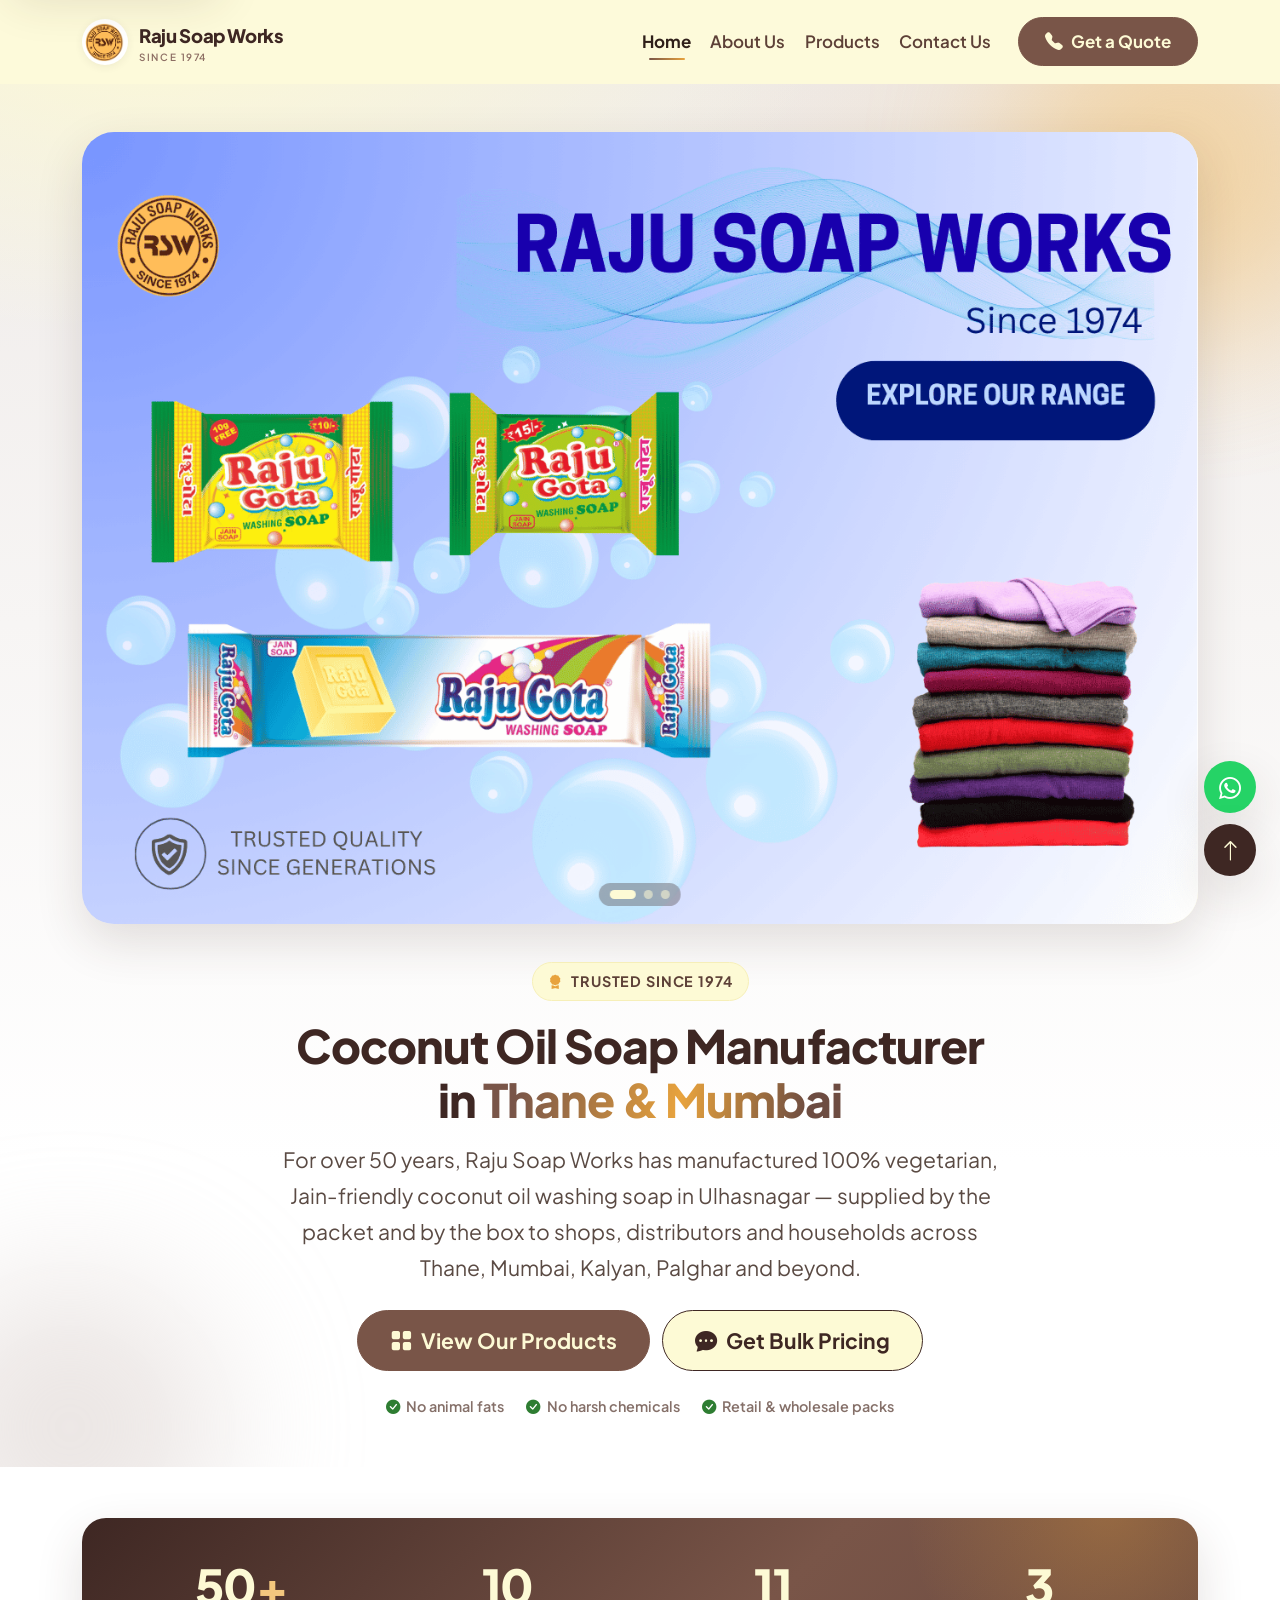
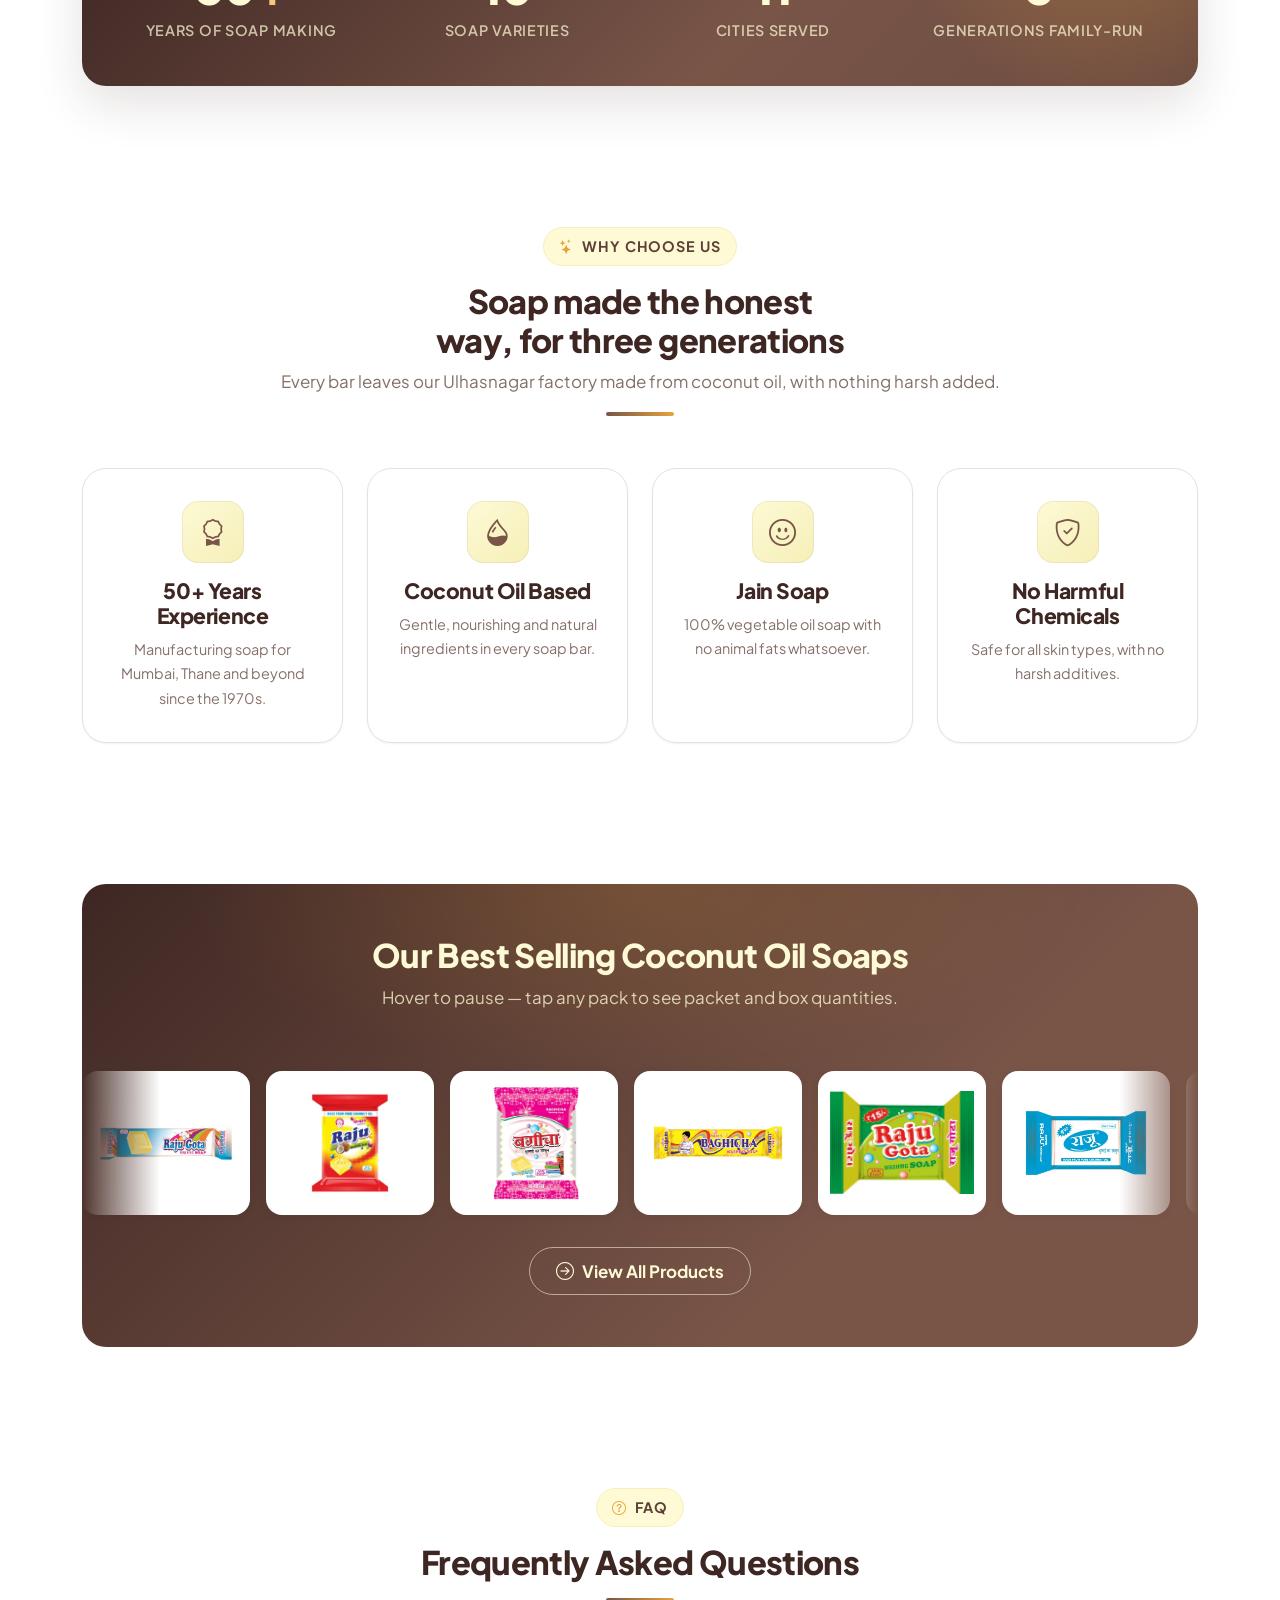
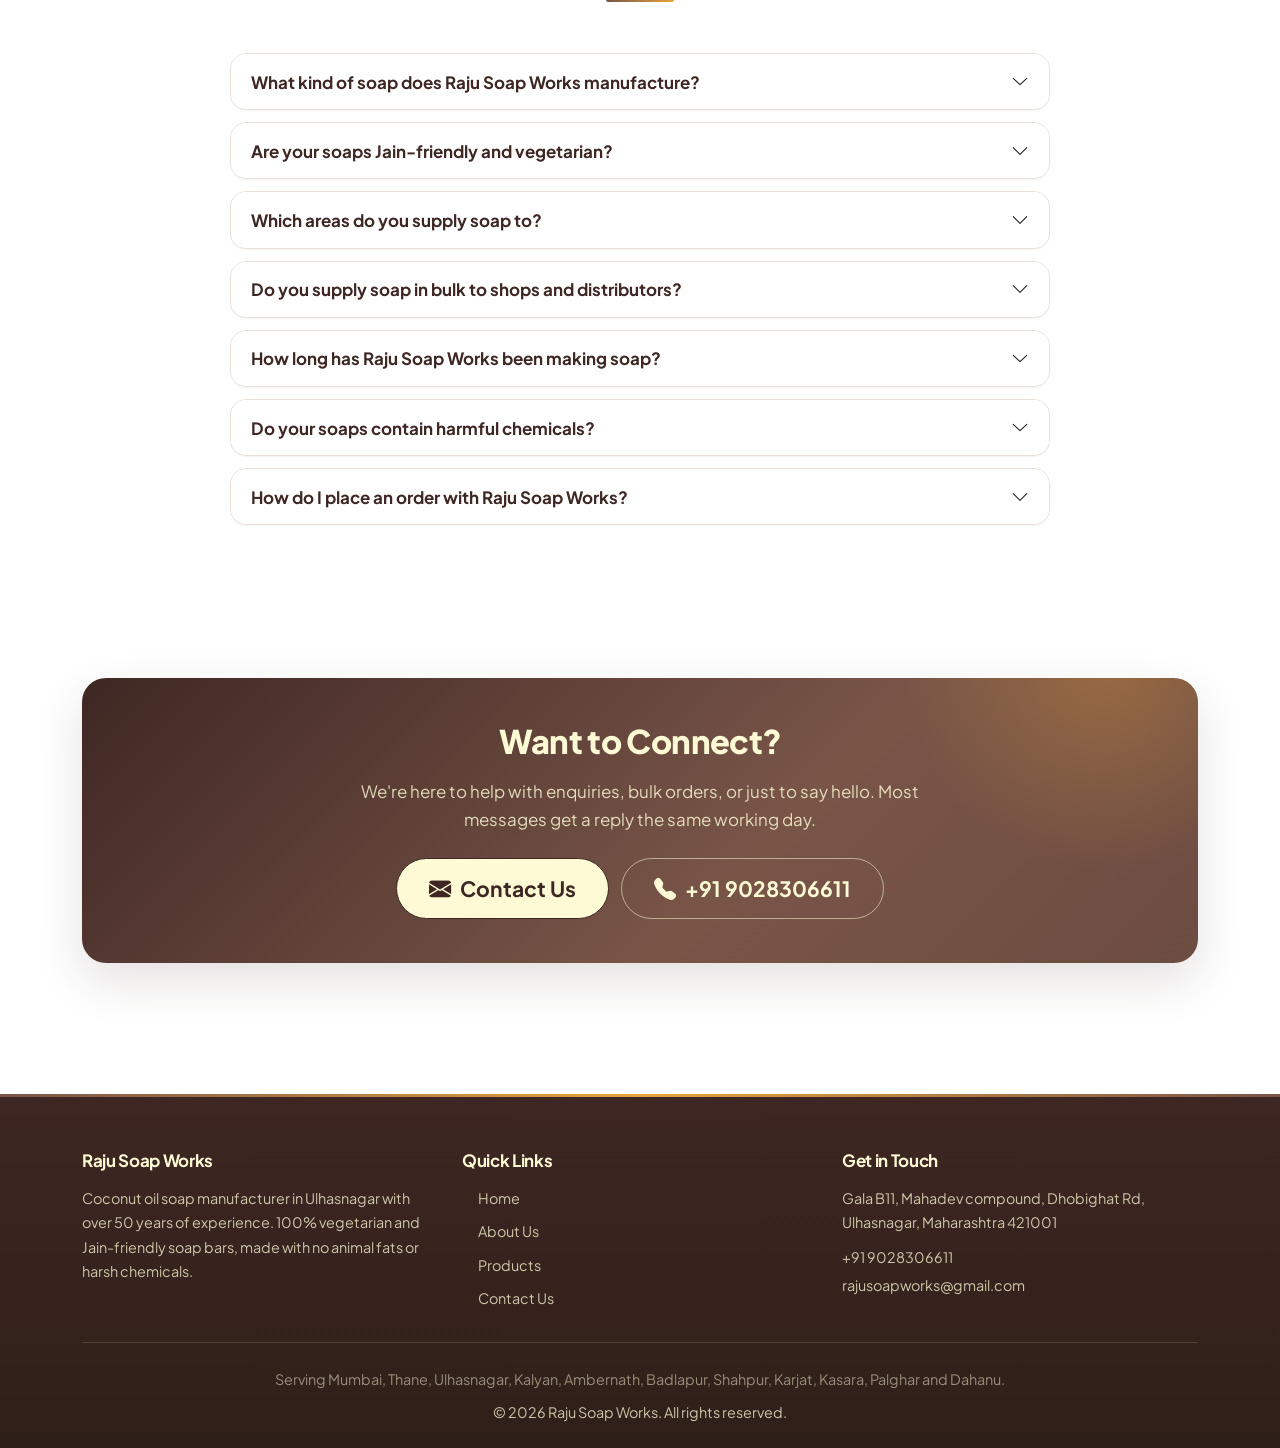
==== commit 9a6cd3f5: "Complete UI/ ux updated of website." ====
--- a/index.html
+++ b/index.html
@@ -56,15 +56,23 @@
 
     <!-- ============ Performance hints ============ -->
     <link rel="preconnect" href="https://cdn.jsdelivr.net" crossorigin />
-    <link rel="dns-prefetch" href="https://cdn.jsdelivr.net" />
+    <link rel="preconnect" href="https://fonts.googleapis.com" />
+    <link rel="preconnect" href="https://fonts.gstatic.com" crossorigin />
     <link rel="preload" as="image" href="images/rsw_home_1.png" fetchpriority="high" />
 
     <!-- ============ Icons & styles ============ -->
     <link rel="icon" type="image/png" href="images/logo.png" />
     <link rel="apple-touch-icon" href="images/logo.png" />
+    <link href="https://fonts.googleapis.com/css2?family=Plus+Jakarta+Sans:wght@400;500;600;700;800&display=swap" rel="stylesheet" />
     <link rel="stylesheet" href="https://cdn.jsdelivr.net/npm/bootstrap@5.3.3/dist/css/bootstrap.min.css" />
     <link rel="stylesheet" href="https://cdn.jsdelivr.net/npm/bootstrap-icons@1.11.3/font/bootstrap-icons.css" />
     <link rel="stylesheet" href="css/styles.css" />
+
+    <!-- Flags that JS is available before first paint, so reveal-on-scroll
+         elements start hidden only when they can actually be revealed. -->
+    <script>
+      document.documentElement.classList.add('js');
+    </script>
 
     <!-- ============ Structured data: business, site, FAQs ============ -->
     <script type="application/ld+json">
@@ -225,17 +233,18 @@
   </head>
 
   <body>
-    <a href="#main-content" class="visually-hidden-focusable skip-link">Skip to main content</a>
-
-    <header>
-      <nav class="navbar navbar-expand-lg navbar-light bg-white shadow-sm sticky-top" aria-label="Main navigation">
+    <a href="#main-content" class="skip-link">Skip to main content</a>
+
+    <header class="site-header" id="siteHeader">
+      <nav class="navbar navbar-expand-lg" aria-label="Main navigation">
         <div class="container">
-          <a class="navbar-brand fw-bold d-flex align-items-center gap-2" href="index.html" style="color: #795548">
-            <img src="images/logo.png" alt="Raju Soap Works logo" class="logo" width="50" height="50" onerror="this.style.display = 'none'" />
-            <span>Raju Soap Works</span>
+          <a class="navbar-brand" href="index.html">
+            <img src="images/logo.png" alt="Raju Soap Works logo" class="brand-logo" width="46" height="46" onerror="this.style.display = 'none'" />
+            <span class="brand-text">Raju Soap Works<small>Since 1974</small></span>
           </a>
+
           <button
-            class="navbar-toggler custom-toggler"
+            class="nav-toggle d-lg-none"
             type="button"
             data-bs-toggle="collapse"
             data-bs-target="#mainNavbar"
@@ -243,101 +252,193 @@
             aria-expanded="false"
             aria-label="Toggle navigation"
           >
-            <img src="images/menu.png" alt="" width="55" height="38" class="toggler-icon" />
+            <span></span><span></span><span></span>
           </button>
+
           <div class="collapse navbar-collapse" id="mainNavbar">
-            <ul class="navbar-nav ms-auto mb-2 mb-lg-0">
+            <ul class="navbar-nav ms-auto align-items-lg-center">
               <li class="nav-item"><a class="nav-link active" href="index.html" aria-current="page">Home</a></li>
               <li class="nav-item"><a class="nav-link" href="about/index.html">About Us</a></li>
               <li class="nav-item"><a class="nav-link" href="products/index.html">Products</a></li>
               <li class="nav-item"><a class="nav-link" href="contact/index.html">Contact Us</a></li>
+              <li class="nav-item ms-lg-3 mt-2 mt-lg-0">
+                <a class="btn btn-yellow" href="contact/index.html"><i class="bi bi-telephone-fill" aria-hidden="true"></i> Get a Quote</a>
+              </li>
             </ul>
           </div>
         </div>
       </nav>
     </header>
 
-    <main id="main-content" style="min-height: 70vh">
-      <section id="home" aria-labelledby="home-heading">
-        <div class="hero">
-          <img
-            src="images/rsw_home_1.png"
-            class="home-img"
-            alt="Raju Soap Works coconut oil soap bars and retail packs"
-            id="heroImage"
-            width="1311"
-            height="930"
-            fetchpriority="high"
-            decoding="async"
-          />
+    <main id="main-content">
+      <!-- ================= Hero ================= -->
+      <section class="hero" aria-labelledby="home-heading">
+        <div class="container">
+          <!-- The three original artworks, crossfading in place -->
+          <div class="hero-stage" id="heroStage">
+            <img
+              src="images/rsw_home_1.png"
+              class="hero-slide is-active"
+              alt="Raju Soap Works coconut oil soap bars and retail packs"
+              width="1311"
+              height="930"
+              fetchpriority="high"
+              decoding="async"
+            />
+            <img
+              src="images/rsw_home_2.png"
+              class="hero-slide"
+              alt="Raju Gota and Baghicha washing soap packs by Raju Soap Works"
+              width="1311"
+              height="930"
+              loading="lazy"
+              decoding="async"
+            />
+            <img
+              src="images/rsw_home_3.png"
+              class="hero-slide"
+              alt="Raju Soap Works coconut oil soap range with fresh laundry"
+              width="1311"
+              height="930"
+              loading="lazy"
+              decoding="async"
+            />
+            <div class="hero-dots" id="heroDots" role="tablist" aria-label="Choose a highlight image"></div>
+          </div>
+
           <div class="hero-copy">
-            <h1 id="home-heading" class="hero-title">Coconut Oil Soap Manufacturer in Thane &amp; Mumbai</h1>
-            <p class="hero-lead">
+            <span class="eyebrow" data-reveal="up" style="--reveal-delay: 60ms"><i class="bi bi-award-fill" aria-hidden="true"></i> Trusted since 1974</span>
+            <h1 id="home-heading" class="hero-title" data-reveal="up" style="--reveal-delay: 140ms">
+              Coconut Oil Soap Manufacturer in <span class="accent">Thane &amp; Mumbai</span>
+            </h1>
+            <p class="hero-lead" data-reveal="up" style="--reveal-delay: 220ms">
               For over 50 years, Raju Soap Works has manufactured 100% vegetarian, Jain-friendly coconut oil washing soap in Ulhasnagar — supplied
               by the packet and by the box to shops, distributors and households across Thane, Mumbai, Kalyan, Palghar and beyond.
             </p>
-            <div class="hero-actions">
-              <a href="products/index.html" class="btn btn-yellow shadow">View Our Products</a>
-              <a href="contact/index.html" class="btn btn-brown shadow">Get Bulk Pricing</a>
-            </div>
-          </div>
-        </div>
-
-        <h2 class="visually-hidden">Why choose Raju Soap Works</h2>
-        <div class="row g-2 text-center mt-2 mx-2">
-          <div class="col-md-3 col-6">
-            <div class="p-3 rounded-box shadow-sm h-100">
-              <i class="bi bi-award fs-1 text-primary" aria-hidden="true"></i>
-              <h3 class="h5 mt-2">50+ Years Experience</h3>
-              <p class="text-muted small">Manufacturing soap for Mumbai, Thane and beyond since the 1970s.</p>
-            </div>
-          </div>
-          <div class="col-md-3 col-6">
-            <div class="p-3 rounded-box shadow-sm h-100">
-              <i class="bi bi-droplet-half fs-1 text-success" aria-hidden="true"></i>
-              <h3 class="h5 mt-2">Coconut Oil Based</h3>
-              <p class="text-muted small">Gentle, nourishing and natural ingredients in every soap bar.</p>
-            </div>
-          </div>
-          <div class="col-md-3 col-6">
-            <div class="p-3 rounded-box shadow-sm h-100">
-              <i class="bi bi-emoji-smile fs-1 text-warning" aria-hidden="true"></i>
-              <h3 class="h5 mt-2">Jain Soap</h3>
-              <p class="text-muted small">100% vegetable oil soap with no animal fats whatsoever.</p>
-            </div>
-          </div>
-          <div class="col-md-3 col-6">
-            <div class="p-3 rounded-box shadow-sm h-100">
-              <i class="bi bi-shield-check fs-1 text-info" aria-hidden="true"></i>
-              <h3 class="h5 mt-2">No Harmful Chemicals</h3>
-              <p class="text-muted small">Safe for all skin types, with no harsh additives.</p>
-            </div>
-          </div>
-        </div>
-
-        <div class="best-sellers my-3 mx-2">
-          <h2 class="text-yellow text-center py-4">Our Best Selling Coconut Oil Soaps</h2>
-          <div>
-            <div class="scroll-container">
-              <div class="scroll-track">
-                <div class="row">
-                  <div class="scroll-items"></div>
-                  <!-- Group 2 (Exact Duplicate) -->
-                  <div class="scroll-items" aria-hidden="true"></div>
-                </div>
-              </div>
-            </div>
-
-            <div class="d-flex justify-content-center">
-              <a href="products/index.html" class="btn btn-brown my-3 shadow">View All Products</a>
-            </div>
-          </div>
-        </div>
-
-        <!-- FAQs: long-tail search coverage + FAQ rich results -->
-        <div class="container faq-section my-5">
-          <h2 class="fw-bold text-center mb-4" style="color: #795548">Frequently Asked Questions</h2>
-          <div class="accordion accordion-flush mx-auto" id="faqAccordion" style="max-width: 820px">
+            <div class="btn-group-cta" data-reveal="up" style="--reveal-delay: 300ms">
+              <a href="products/index.html" class="btn btn-yellow btn-lg"><i class="bi bi-grid-fill" aria-hidden="true"></i> View Our Products</a>
+              <a href="contact/index.html" class="btn btn-brown btn-lg"><i class="bi bi-chat-dots-fill" aria-hidden="true"></i> Get Bulk Pricing</a>
+            </div>
+          </div>
+
+          <div class="hero-trust" data-reveal="up" style="--reveal-delay: 380ms">
+            <span><i class="bi bi-check-circle-fill" aria-hidden="true"></i> No animal fats</span>
+            <span><i class="bi bi-check-circle-fill" aria-hidden="true"></i> No harsh chemicals</span>
+            <span><i class="bi bi-check-circle-fill" aria-hidden="true"></i> Retail &amp; wholesale packs</span>
+          </div>
+        </div>
+      </section>
+
+      <!-- ================= Stats ================= -->
+      <section class="section-tight" aria-labelledby="stats-heading">
+        <div class="container">
+          <h2 id="stats-heading" class="visually-hidden">Raju Soap Works at a glance</h2>
+          <div class="stats" data-reveal="up">
+            <div class="row g-4">
+              <!-- Real values live in the markup so they're correct without JS,
+                   and for search engines; the counter animates up to them. -->
+              <div class="col-6 col-lg-3">
+                <div class="stat">
+                  <span class="stat-num"><span data-count-to="50">50</span><span class="suffix">+</span></span>
+                  <span class="stat-label">Years of soap making</span>
+                </div>
+              </div>
+              <div class="col-6 col-lg-3">
+                <div class="stat">
+                  <span class="stat-num" data-count-to="10">10</span>
+                  <span class="stat-label">Soap varieties</span>
+                </div>
+              </div>
+              <div class="col-6 col-lg-3">
+                <div class="stat">
+                  <span class="stat-num" data-count-to="11">11</span>
+                  <span class="stat-label">Cities served</span>
+                </div>
+              </div>
+              <div class="col-6 col-lg-3">
+                <div class="stat">
+                  <span class="stat-num" data-count-to="3">3</span>
+                  <span class="stat-label">Generations family-run</span>
+                </div>
+              </div>
+            </div>
+          </div>
+        </div>
+      </section>
+
+      <!-- ================= Why us ================= -->
+      <section class="section" aria-labelledby="why-heading">
+        <div class="container">
+          <div class="section-head" data-reveal="up">
+            <span class="eyebrow"><i class="bi bi-stars" aria-hidden="true"></i> Why choose us</span>
+            <h2 id="why-heading">Soap made the honest way, for three generations</h2>
+            <p>Every bar leaves our Ulhasnagar factory made from coconut oil, with nothing harsh added.</p>
+            <div class="rule"></div>
+          </div>
+
+          <div class="row g-4">
+            <div class="col-md-6 col-lg-3" data-reveal="up" style="--reveal-delay: 0ms">
+              <div class="feature-card">
+                <div class="feature-icon"><i class="bi bi-award" aria-hidden="true"></i></div>
+                <h3>50+ Years Experience</h3>
+                <p>Manufacturing soap for Mumbai, Thane and beyond since the 1970s.</p>
+              </div>
+            </div>
+            <div class="col-md-6 col-lg-3" data-reveal="up" style="--reveal-delay: 90ms">
+              <div class="feature-card">
+                <div class="feature-icon"><i class="bi bi-droplet-half" aria-hidden="true"></i></div>
+                <h3>Coconut Oil Based</h3>
+                <p>Gentle, nourishing and natural ingredients in every soap bar.</p>
+              </div>
+            </div>
+            <div class="col-md-6 col-lg-3" data-reveal="up" style="--reveal-delay: 180ms">
+              <div class="feature-card">
+                <div class="feature-icon"><i class="bi bi-emoji-smile" aria-hidden="true"></i></div>
+                <h3>Jain Soap</h3>
+                <p>100% vegetable oil soap with no animal fats whatsoever.</p>
+              </div>
+            </div>
+            <div class="col-md-6 col-lg-3" data-reveal="up" style="--reveal-delay: 270ms">
+              <div class="feature-card">
+                <div class="feature-icon"><i class="bi bi-shield-check" aria-hidden="true"></i></div>
+                <h3>No Harmful Chemicals</h3>
+                <p>Safe for all skin types, with no harsh additives.</p>
+              </div>
+            </div>
+          </div>
+        </div>
+      </section>
+
+      <!-- ================= Best sellers ================= -->
+      <section class="section-tight" aria-labelledby="bestsellers-heading">
+        <div class="container">
+          <div class="best-sellers" data-reveal="scale">
+            <div class="section-head px-3">
+              <h2 id="bestsellers-heading">Our Best Selling Coconut Oil Soaps</h2>
+              <p>Hover to pause — tap any pack to see packet and box quantities.</p>
+            </div>
+
+            <div class="marquee">
+              <div class="marquee-track" id="marqueeTrack"></div>
+            </div>
+
+            <div class="d-flex justify-content-center mt-4 px-3">
+              <a href="products/index.html" class="btn btn-ghost"><i class="bi bi-arrow-right-circle" aria-hidden="true"></i> View All Products</a>
+            </div>
+          </div>
+        </div>
+      </section>
+
+      <!-- ================= FAQ ================= -->
+      <section class="section" aria-labelledby="faq-heading">
+        <div class="container">
+          <div class="section-head" data-reveal="up">
+            <span class="eyebrow"><i class="bi bi-question-circle" aria-hidden="true"></i> FAQ</span>
+            <h2 id="faq-heading">Frequently Asked Questions</h2>
+            <div class="rule"></div>
+          </div>
+
+          <div class="accordion faq" id="faqAccordion" data-reveal="up">
             <div class="accordion-item">
               <h3 class="accordion-header">
                 <button class="accordion-button collapsed" type="button" data-bs-toggle="collapse" data-bs-target="#faq1" aria-expanded="false" aria-controls="faq1">
@@ -434,47 +535,74 @@
             </div>
           </div>
         </div>
-
-        <div class="content text-center my-4">
-          <h2 class="fw-bold" style="color: #795548">Want to Connect?</h2>
-          <p class="p-4">We're here to help! Contact us for inquiries, bulk orders, or just to say hello.</p>
-          <a href="contact/index.html" class="btn btn-yellow shadow">Contact Us</a>
+      </section>
+
+      <!-- ================= Closing CTA ================= -->
+      <section class="section-tight" aria-labelledby="cta-heading">
+        <div class="container">
+          <div class="stats text-center" data-reveal="up">
+            <h2 id="cta-heading" class="text-cream mb-3">Want to Connect?</h2>
+            <p class="mx-auto mb-4" style="max-width: 52ch; color: rgba(253, 250, 213, 0.82)">
+              We're here to help with enquiries, bulk orders, or just to say hello. Most messages get a reply the same working day.
+            </p>
+            <div class="btn-group-cta">
+              <a href="contact/index.html" class="btn btn-brown btn-lg"><i class="bi bi-envelope-fill" aria-hidden="true"></i> Contact Us</a>
+              <a href="tel:+919028306611" class="btn btn-ghost btn-lg"><i class="bi bi-telephone-fill" aria-hidden="true"></i> +91 9028306611</a>
+            </div>
+          </div>
         </div>
       </section>
     </main>
 
-    <footer class="footer">
+    <footer class="site-footer">
       <div class="container">
-        <div class="row text-start g-4 pb-3">
-          <div class="col-md-4 col-12">
-            <h2 class="h6 fw-bold footer-heading">Raju Soap Works</h2>
+        <div class="row g-4">
+          <div class="col-lg-4">
+            <h2 class="footer-heading">Raju Soap Works</h2>
             <p class="mb-0">
               Coconut oil soap manufacturer in Ulhasnagar with over 50 years of experience. 100% vegetarian and Jain-friendly soap bars, made with
               no animal fats or harsh chemicals.
             </p>
           </div>
-          <div class="col-md-4 col-6">
-            <h2 class="h6 fw-bold footer-heading">Quick Links</h2>
-            <ul class="list-unstyled mb-0">
+          <div class="col-6 col-lg-4">
+            <h2 class="footer-heading">Quick Links</h2>
+            <ul class="footer-links">
               <li><a href="index.html">Home</a></li>
               <li><a href="about/index.html">About Us</a></li>
               <li><a href="products/index.html">Products</a></li>
               <li><a href="contact/index.html">Contact Us</a></li>
             </ul>
           </div>
-          <div class="col-md-4 col-6">
-            <h2 class="h6 fw-bold footer-heading">Get in Touch</h2>
-            <address class="mb-2">Gala B11, Mahadev compound, Dhobighat Rd, Ulhasnagar, Maharashtra 421001</address>
+          <div class="col-6 col-lg-4">
+            <h2 class="footer-heading">Get in Touch</h2>
+            <address>Gala B11, Mahadev compound, Dhobighat Rd, Ulhasnagar, Maharashtra 421001</address>
             <p class="mb-1"><a href="tel:+919028306611">+91 9028306611</a></p>
             <p class="mb-0"><a href="mailto:rajusoapworks@gmail.com">rajusoapworks@gmail.com</a></p>
           </div>
         </div>
-        <p class="footer-areas small mb-2">
-          Serving Mumbai, Thane, Ulhasnagar, Kalyan, Ambernath, Badlapur, Shahpur, Karjat, Kasara, Palghar and Dahanu.
-        </p>
-        <p class="mb-0">&copy; <span id="current-year"></span> Raju Soap Works. All rights reserved.</p>
+        <div class="footer-bottom">
+          <p class="footer-areas">
+            Serving Mumbai, Thane, Ulhasnagar, Kalyan, Ambernath, Badlapur, Shahpur, Karjat, Kasara, Palghar and Dahanu.
+          </p>
+          <p class="mb-0">&copy; <span id="current-year"></span> Raju Soap Works. All rights reserved.</p>
+        </div>
       </div>
     </footer>
+
+    <div class="fab-stack">
+      <a
+        class="fab fab-whatsapp"
+        href="https://wa.me/919028306611"
+        target="_blank"
+        rel="noopener"
+        aria-label="Chat with us on WhatsApp"
+      >
+        <i class="bi bi-whatsapp" aria-hidden="true"></i>
+      </a>
+      <button class="fab fab-top" id="backToTop" type="button" aria-label="Back to top">
+        <i class="bi bi-arrow-up" aria-hidden="true"></i>
+      </button>
+    </div>
 
     <script src="https://cdn.jsdelivr.net/npm/bootstrap@5.3.3/dist/js/bootstrap.bundle.min.js"></script>
     <script src="script.js"></script>
